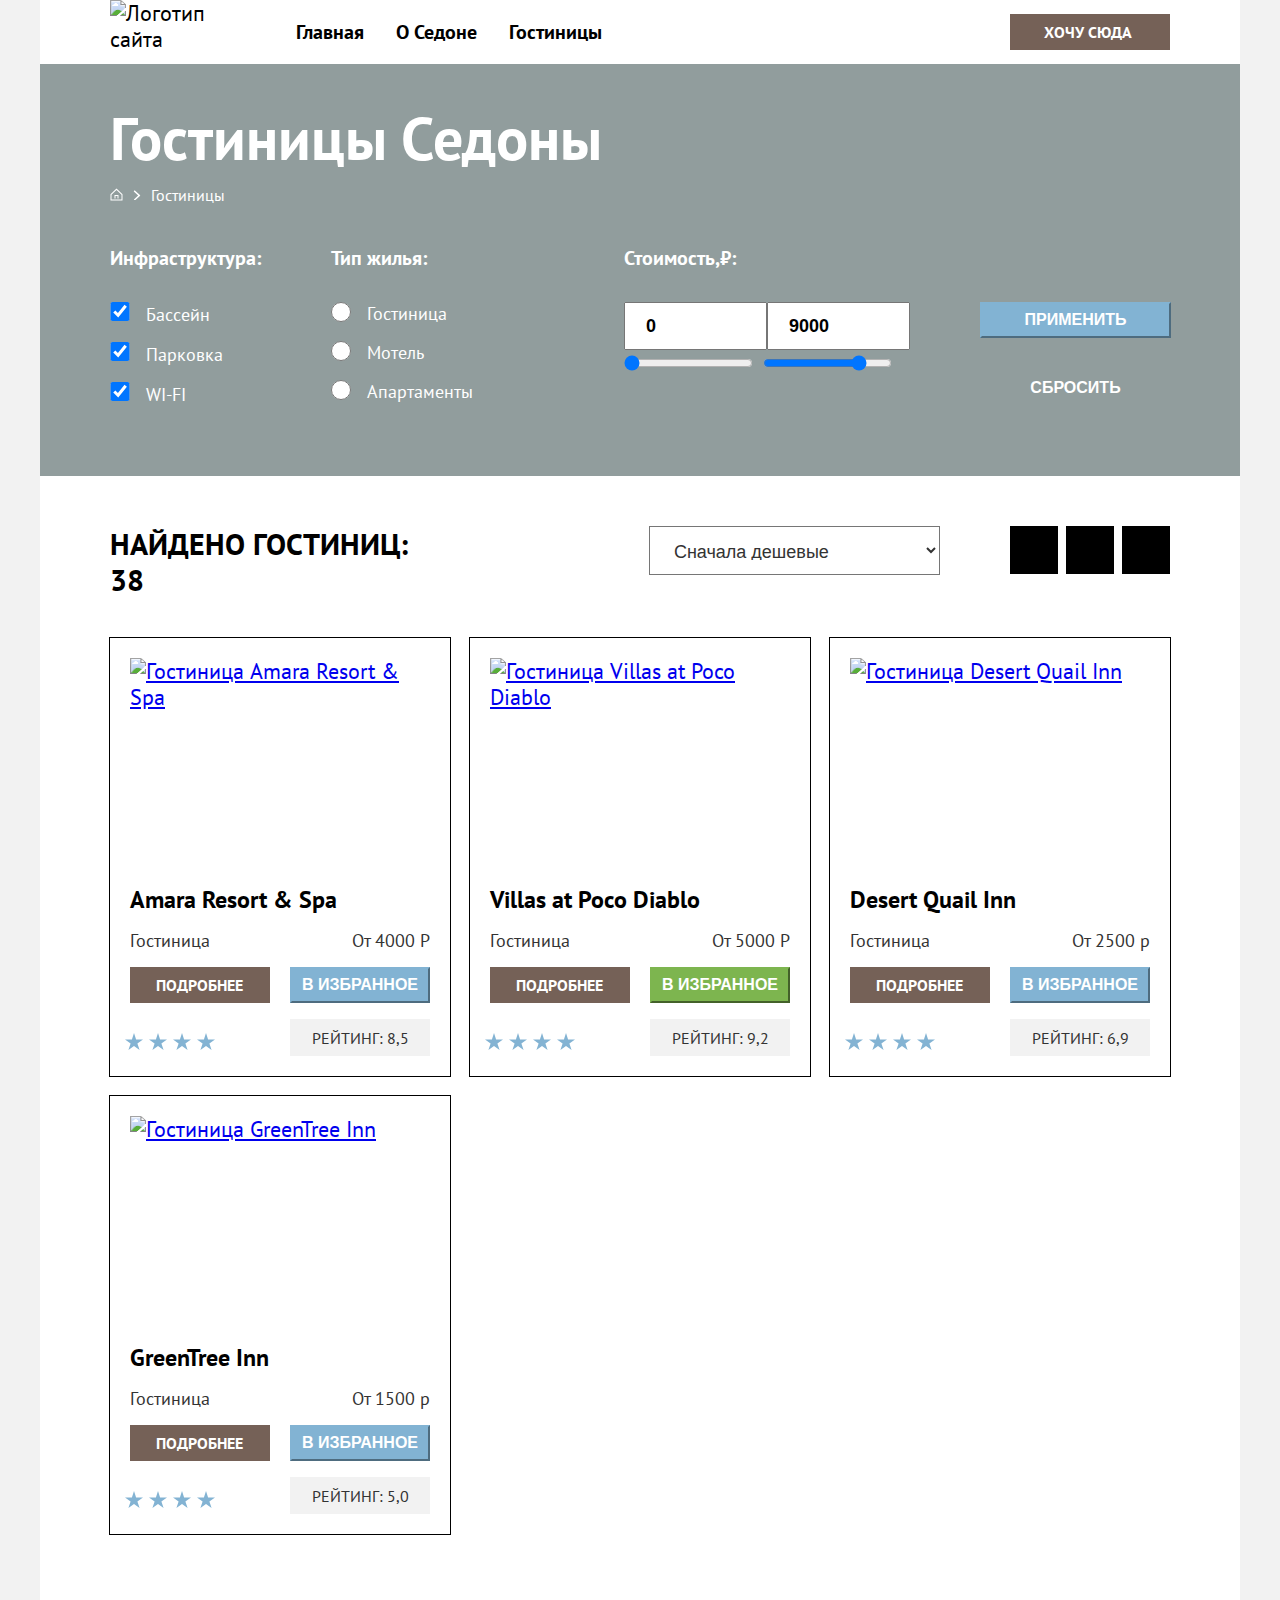
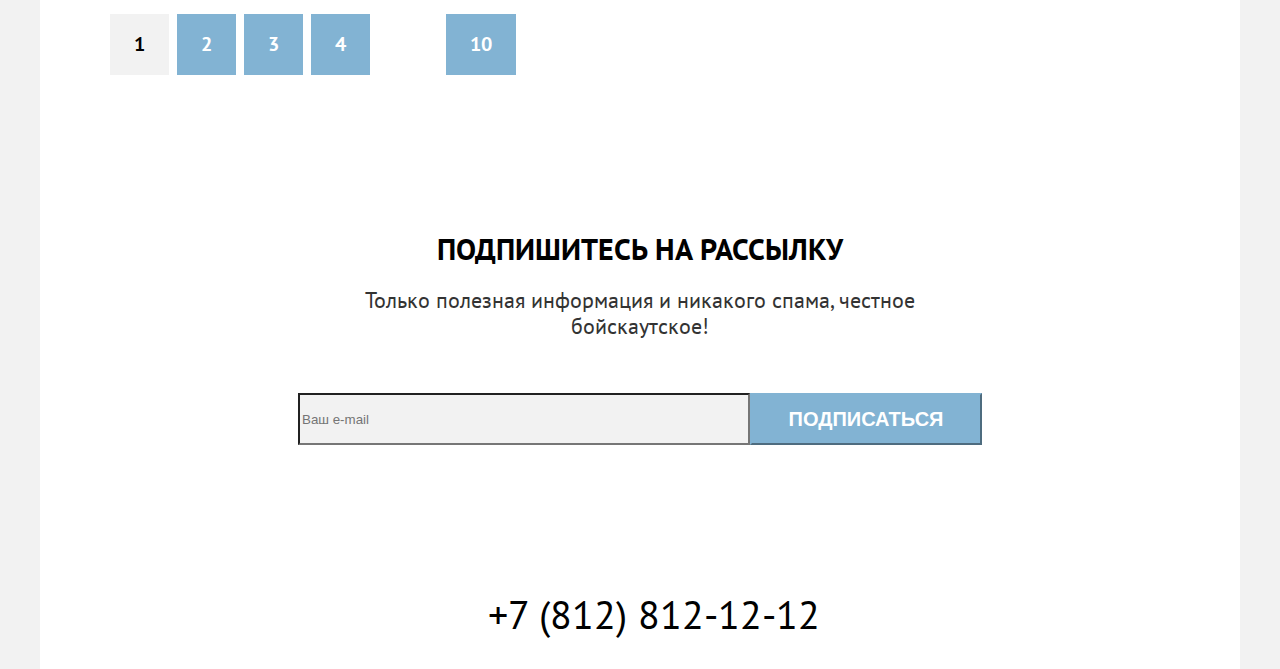
==== catalog.html @ 83ccced3 "Добавляет мелкие сетки компонентов на гридах" ====
<!DOCTYPE html>
<html lang="ru">

  <head>
    <meta charset="utf-8">
    <title>Седона</title>
    <link href="styles/style.css" rel="stylesheet">
    <!--<link href="styles/outline.css" rel="stylesheet">-->
  </head>

  <body>
    <header class="catalog-header">
      <nav class="navigation">
        <img class="logo-sedona" src="images/svg/logo-sedona.svg" width="140" height="70" alt="Логотип сайта" />
        <ul class="navigation-list">
          <li class="navigation-item">
            <a class="navigation-link" href="index.html">Главная</a>
          </li>
          <li class="navigation-item">
            <a class="navigation-link" href="#">О Седоне</a>
          </li>
          <li class="navigation-item">
            <a class="navigation-link" href="catalog.html">Гостиницы</a>
          </li>
        </ul>
        <ul class="navigation-user">
          <li class="navigation-item-user">
            <a class="navigation-link-user" href="#"><span class="visually-hidden">Поиск</span>

            </a>
          </li>
          <li class="navigation-item-user">
            <a class="navigation-link-user" href="#"><span class="visually-hidden">Избранное</span><output
                class="visually-hidden"><sup class="number-of-likes">12</sup></output>
            </a>
          </li>
          <li class="navigation-item-user-button">
            <a class="navigation-link-user-button" href="#"><span class="text-favorites">Хочу сюда</span></a>
          </li>
        </ul>
      </nav>
    </header>
    <main class="main-container main-inner">
      <div class="hotel-filter">
      <header class="inner-header">
        <h1 class="inner-header-title">Гостиницы Седоны</h1>
        <div class="block-breadcrumbs">
        <ul class="breadcrumbs">
          <li class="breadcrumbs-item home">
            <a class="link-home" href="index.html"><span class="visually-hidden">На главную</span>
            </a>
          </li>
          <li class="breadcrumbs-item icons">
            <a class="link-home" href="index.html"><span class="visually-hidden">Путь</span>
            </a>
          </li>
          <li class="breadcrumbs-item">
            <a class="hotels" href="#">Гостиницы</a>
          </li>
        </ul>
      </div>
      </header>
      <section class="filter-hotels">
        <div class="block-filter">
        <h2 class="visually-hidden" hidden>Фильтр по гостиницам</h2>
        <div class="block-infrastructure">
        <form class="catalog-filter" action="https://echo.htmlacademy.ru" method="get">
          <fieldset class="catalog-filter-group">
            <legend class="catalog-filter-title">Инфраструктура:</legend>
            <ul class="catalog-filter-spisok-infrastructure">
              <li class="catalog-filter-item">
                <label class="infrastructure" for="infrastructure-checkbox">
                  <input class="infrastructure-input" id="infrastructure-checkbox" type="checkbox" name="swimming-pool" checked>Бассейн</label>
              </li>
              <li class="catalog-filter-item">
                <label class="infrastructure" for="infrastructure-checkbox">
                  <input class="infrastructure-input" id="infrastructure-checkbox" type="checkbox" name="swimming-pool" checked>Парковка</label>
              </li>
              <li class="catalog-filter-item">
                <label class="infrastructure" for="infrastructure-checkbox">
                  <input class="infrastructure-input" id="infrastructure-checkbox" type="checkbox" name="swimming-pool" checked>WI-FI</label>
              </li>
            </ul>
          </div>
          </fieldset>
          <div class="block-housing">
          <fieldset class="catalog-filter-group">
            <legend class="catalog-filter-title">Тип жилья:</legend>
            <ul class="catalog-filter-spisok-housing">
              <li class="catalog-filter-item">
                <label class="housing" for="housing-radio"> Гостиница </label>
                  <input class="housing-input" id="housing-radio" type="radio" name="type-of-housing" value="hotel">
              </li>
              <li class="catalog-filter-item">
                <label class="housing" for="housing-radio"> Мотель </label>
                  <input class="housing-input" id="housing-radio" type="radio" name="type-of-housing" value="hotel">
              </li>
              <li class="catalog-filter-item">
                <label class="housing" for="housing-radio"> Апартаменты </label>
                  <input class="housing-input" id="housing-radio" type="radio" name="type-of-housing" value="hotel">
              </li>
            </ul>
          </fieldset>
        </div>
       <div class="block-price-filter">
          <div class="block-price">
          <fieldset class="catalog-filter-price">
            <legend class="price-text">Стоимость,<span>₽:</span></legend>
            <label><input class="from-placeholder" type="text" value="0" placeholder="от"></label>
            <label><input class="to-placeholder" type="text" value="9000"></label>
          </fieldset>
          <input type="range" min="0" max="9000" value="0" id="slider-1" oninput="slideOne()">
          <input type="range" min="0" max="9000" value="7000" id="slider-2" oninput="slideTwo()">
          </div>
          <div class="block-button-filter">
          <button class="button button-apply" type="submit">Применить</button>
          <button class="button button-reset" type="reset">Сбросить</button>
          </div>
          </div>
      </section>
        </div>
        </div>
        </form>
      </div>
    </div>
       <section class="catalog-hotel">
        <div class="sorting">
          <p class="result">Найдено гостиниц: 38</p>
          <select class="select-control" aria-label="Сортировка">
            <option value="cheap">Сначала дешевые</option>
          </select>
          <div class="block-type-of-cards">
          <a class="button-type-of-cards button-active" href="#">
            <span class="visually-hidden">Показать карточки</span>
          </a>
          <a class="button-type-of-cards" href="#">
            <span class="visually-hidden">Показать галерею</span>
          </a>
          <a class="button-type-of-cards" href="#">
            <span class="visually-hidden">Показать списком</span>
          </a>
          </div>
        </div>
      <div class="block-catalog">
        <ul class="product-list">
          <li class="product-list-item">
            <a class="product-img-link" href="#">
              <img class="product-list-card-img" src="images/jpg/hotel-1.jpg" width="300" height="212" alt="Гостиница Amara Resort & Spa">
             </a>
             <a class="product-title-link" href="#">
              <h3 class="product-list-card-title">Amara Resort & Spa</h3>
            </a>
            <div class="product-list-type-text">
              <p class="type-of-housing">Гостиница</p>
            </div>
            <div class="product-list-price-text">
              <p class="price">От 4000 P</p>
            </div>
              <a class="button-more-details" href="#">ПОДРОБНЕЕ</a>
              <button class="button-favorites" type="button">В ИЗБРАННОЕ</button>
            <div class="stars-list">
              <ul class="raiting-stars-list">
                <li class="raiting-stars-item-active"></li>
                <li class="raiting-stars-item-active"></li>
                <li class="raiting-stars-item-active"></li>
                <li class="raiting-stars-item-active"></li>
              </ul>
              </div>
              <div class="block-raiting-text">
                <p class="raiting-text">Рейтинг: 8,5</p>
              </div>
          </li>
          <li class="product-list-item">
            <a class="product-img-link" href="#">
              <img class="product-list-card-img" src="images/jpg/hotel-2.jpg" width="300" height="212" alt="Гостиница Villas at Poco Diablo">
           </a>
           <a class="product-title-link" href="#">
              <h3 class="product-list-card-title">Villas at Poco Diablo</h3>
            </a>
            <div class="product-list-type-text">
              <p class="type-of-housing">Гостиница</p>
            </div>
            <div class="product-list-price-text">
              <p class="price">От 5000 P</p>
            </div>
              <a class="button-more-details" href="#">ПОДРОБНЕЕ</a>
              <button class="button-favorites current" type="button">В ИЗБРАННОЕ</button>
            <div class="stars-list">
              <ul class="raiting-stars-list">
                <li class="raiting-stars-item-active"></li>
                <li class="raiting-stars-item-active"></li>
                <li class="raiting-stars-item-active"></li>
                <li class="raiting-stars-item-active"></li>
              </ul>
              </div>
              <div class="block-raiting-text">
              <p class="raiting-text">Рейтинг: 9,2</p>
            </div>
          </li>
          <li class="product-list-item">
            <a class="product-img-link" href="#">
              <img class="product-list-card-img" src="images/jpg/hotel-3.jpg" width="300" height="212" alt="Гостиница Desert Quail Inn">
            </a>
             <a class="product-title-link" href="#">
              <h3 class="product-list-card-title">Desert Quail Inn</h3>
            </a>
            <div class="product-list-type-text">
              <p class="type-of-housing">Гостиница</p>
            </div>
             <div class="product-list-price-text">
              <p class="price">От 2500 р</p>
            </div>
              <a class="button-more-details" href="#">ПОДРОБНЕЕ</a>
              <button class="button-favorites" type="button">В ИЗБРАННОЕ</button>
            <div class="stars-list">
              <ul class="raiting-stars-list">
                <li class="raiting-stars-item-active"></li>
                <li class="raiting-stars-item-active"></li>
                <li class="raiting-stars-item-active"></li>
                <li class="raiting-stars-item"></li>
              </ul>
            </div>
             <div class="block-raiting-text">
              <p class="raiting-text">Рейтинг: 6,9</p>
            </div>
          </li>
             <li class="product-list-item">
            <a class="product-img-link" href="#">
              <img class="product-list-card-img" src="images/jpg/hotel-4.jpg" width="300" height="212" alt="Гостиница GreenTree Inn">
            </a>
            <a class="product-title-link" href="#">
              <h3 class="product-list-card-title">GreenTree Inn</h3>
            </a>
            <div class="product-list-type-text">
              <p class="type-of-housing">Гостиница</p>
            </div>
             <div class="product-list-price-text">
              <p class="price">От 1500 р</p>
            </div>
              <a class="button-more-details" href="#">ПОДРОБНЕЕ</a>
              <button class="button-favorites" type="button">В ИЗБРАННОЕ</button>
            <div class="stars-list">
              <ul class="raiting-stars-list">
                <li class="raiting-stars-item-active"></li>
                <li class="raiting-stars-item-active"></li>
                <li class="raiting-stars-item"></li>
                <li class="raiting-stars-item"></li>
              </div>
             <div class="block-raiting-text">
              <p class="raiting-text">Рейтинг: 5,0</p>
            </div>
          </div>
          </li>
        </ul>
      </div>
      <div class="block-pagination">
        <ul class="pagination">
          <li class="pagination-item">
            <a class="pagination-link current" href="#">1</a>
          </li>
          <li class="pagination-item">
            <a class="pagination-link" href="#">2</a>
          </li>
          <li class="pagination-item">
            <a class="pagination-link" href="#">3</a>
          </li>
          <li class="pagination-item">
            <a class="pagination-link" href="#">4</a>
          </li>
          <li class="pagination-item ellipses">
            <span class="pagination-item-ellipses-text">...</span>
          </li>
          <li class="pagination-item">
            <a class="pagination-link" href="#">10</a>
          </li>
        </ul>
      </div>
      </section>


    </main>
    <footer class="footer-catalog">

      <section class="subscription-catalog">
        <h2 class="visually-hidden">Рассылка информации</h2>
        <p class="subscription-text-catalog-newsletter">Подпишитесь на рассылку</p>
        <p class="subscription-text-catalog-helpful-information">Только полезная информация и никакого спама, честное бойскаутское!</p>
        <form class="subscription-form" action="https://echo.htmlacademy.ru/" method="post">

          <label for="subscription-e-mail">
          <input class="input-e-mail" type="email" name="e-mail" id="subscription-e-mail" placeholder="Ваш e-mail"/></label>

        <button class="button-subscribe" type="submit">Подписаться</button>
      </form>
      </section>
      <div class="page-footer-container">
      <section class="footer-social">

        <h2 class="visually-hidden">Социальные сети</h2>
        <ul class="footer-social-list">
          <li class="footer-social-item">
            <a class="button-social" href="https://vk.com/htmlacademy">
              <span class="visually-hidden">Vkontakte</span>
            </a>
          </li>
          <li class="footer-social-item">
            <a class="button-social" href="https://t.me/htmlacademy">
              <span class="visually-hidden">Telegram</span>
            </a>
          </li>
          <li class="footer-social-item">
            <a class="button-social" href="https://www.youtube.com/user/htmlacademyru">
              <span class="visually-hidden">Youtube</span>
            </a>
          </li>
        </ul>
      </section>
      <section class="footer-contacts">
        <h2 class="visually-hidden">Номер телефона</h2>
        <a class="telephone" href="tel:+78128121212" :>+7 (812) 812-12-12</a>
      </section>
      <section class="logo-htmlacademy">
        <h2 class="visually-hidden">Логотип HTML-Academy</h2>
        <a class="logo-htmlacademy-link" href=" https://htmlacademy.ru/" target="_blank" rel="noreferrer noopener">
          <span class="visually-hidden">Логотип HTML-Academy</span>
        </a>
      </section>
      </div>
    </footer>
  </body>

</html>
---- styles/style.css ----
@font-face {
  font-family: "PT Sans";
  font-style: normal;
  font-weight: 400;
  src: url("../fonts/ptsans-400.woff2") format("woff2");
  font-display: swap;
}

@font-face {
  font-family: "PT Sans";
  font-style: normal;
  font-weight: 700;
  src: url("../fonts/ptsans-700.woff2") format("woff2");
  font-display: swap;
}

:root{
  --body-color: rgba(242, 242, 242, 1);
  --main-color:  rgba(255, 255, 255, 1);
  --favorites-current-color:rgba(125, 181, 79, 1);
  --a-button-color:rgba(117, 97, 87, 1);
  --background-color: rgba(36, 59, 59, 0.5);
  --button-background-color:rgba(130, 179, 211, 1);
  --advantages-item-1: rgba(130, 179, 211, 1);
  --advantages-item-2: rgba(131, 179, 211, 0.12);
  --advantages-item-3:rgba(131, 179, 211, 0.2);
  --recommendations-item-fuzzy: rgba(131, 179, 211, 0.12);
  --product-border: rgba(230, 230, 230, 1);
  --pagination-link-color: rgba(130, 179, 211, 1);
  --text-color: rgba(0, 0, 0, 1);
  --text-color-2: rgba(51, 51, 51, 1);

}

html{
  height: 100%;

}

/*Блок-body*/
body {
  font-family: "PT Sans", sans-serif;
  font-size: 22px;
  line-height: 26px;
  font-weight: 400;
  font-style: normal;
  color:var(--text-color);
  background-color: var(--body-color);
  margin-left: 40px;
  margin-right: 40px;
  margin-top: 0;
  display: flex;
  flex-direction: column;
  width: 1200px;
  min-height: 100%;
}

.visually-hidden {
  position: absolute;
  width: 1px;
  height: 1px;
  margin: -1px;
  padding: 0;
  border: 0;
  clip: rect(0 0 0 0);
  overflow: hidden;
}

/* Блок-header "главная страница"*/
.main-header{
  background-color: var(--main-color);
}

.navigation{
  display: flex;
  width: 1060px;
  margin:0 auto;

}

/*логотип доллжен быть сверху*/
.logo-sedona{
  margin-bottom: -6px;
  position: relative;
}

.navigation-list{
  margin: 0;
  padding: 0;
  margin-left: 30px;
  list-style-type: none;
  display: flex;
  flex-wrap: wrap;
}


.navigation-user{
  width: 268px;
  margin: 0;
  padding: 0;
  margin-left: auto;
  list-style-type: none;
  display: flex;
  flex-wrap: wrap;
}


.navigation-link{
  font-weight: 700;
  font-size: 20px;
  line-height: 24px;
  text-align: center;
  color: var(--text-color);
  text-decoration: none;
  display: block;
  padding: 20px 16px;
}

.navigation-link-user{
  font-weight: 700;
  font-size: 20px;
  line-height: 24px;
  text-align: center;
  color: var(--text-color);
  text-decoration: none;
  display: block;
  min-height: 64px;
  min-width: 44px;
}

.number-of-likes{
  background-color: var(--favorites-current-color);
  color: var(--main-color);
}

.navigation-item-user-button{
  align-self: center;
  margin-left: auto;
}

.navigation-link-user-button{
  font-weight: 700;
  font-size: 16px;
  line-height: 20px;
  color: var(--main-color);
  background-color: var(--a-button-color);
  text-decoration: none;
  text-transform: uppercase;
  padding: 8px 34px;
  display: block;
  width: 160px;
  box-sizing: border-box;
}

/*Блок-"Добро пожаловать в Седону"*/


.main-index{
  background-color: var(--main-color);
}

.main-container{
  flex-grow: 1;
}

.welcome-sedona{
  background-image: url("../images/svg/vector.svg"), url("../images/jpg/index-background.jpg");
  background-size: 100% auto, cover;
  background-repeat: no-repeat;
  background-position: left bottom, left top;
  background-color: var(--background-color);
}

.welcome-sedona-text{
  text-align: center;
}

.welcome-sedona-background{
  display: block;
  margin: 0 auto;
  padding: 51px 371px 82px 371px;
}

.welcome-sedona-text{
  display: flex;
  flex-direction: column;
}

.welcome-sedona-text-location{
  font-weight: 700;
  font-size: 30px;
  line-height: 36px;
  text-transform: uppercase;
  padding: 0;
  margin: 69px 290px 25px 290px;
}

.welcome-sedona-text-advantages{
  color:var(--text-color-2);
  padding: 0;
  margin-top: 0;
  margin-right: 274px;
  margin-bottom: 90px;
  margin-left: 274px;
}

/*Блок-"Преимущества Седоны"*/
.advantages-list{
  text-align: center;
  margin: 0;
  padding: 0;
  display: flex;
  flex-wrap: wrap;
  list-style-type: none;
}
.advantages-background{
  display: block;
}

.advantages-item-background{
  background-color: var(--advantages-item-1);
}

.advantages-item{
  width: 400px;
  padding-left: 85px;
  padding-right: 85px;
  box-sizing: border-box;
  display: flex;
  flex-direction: column;
  justify-content: center;
  min-height: 385px;
}

.advantages-title{
  font-weight: 700;
  font-size: 24px;
  line-height: 28px;
  text-transform: uppercase;
  margin: 0;
  margin-bottom: 62px;
}

.advantages-text{
  font-size: 18px;
  line-height: 21px;
  margin: 0;
}

.number-1,
.number-7{
  background-color:var(--advantages-item-1);
  color: var(--main-color);
}

.advantages-item:nth-child(2n){
  background-color:var(--advantages-item-3);
}

.number-3,
.number-5{
  background-color:var(--advantages-item-2);
  width: 400px;
}

/*Блок-"Рекоммендации"*/
.recommendations-text{
  text-align: center;
  display: flex;
  flex-direction: column;

}

.recommendations-text-comfort{
  font-weight: 700;
  font-size: 30px;
  line-height: 36px;
  text-transform: uppercase;
  margin: 0;
  margin-bottom: 20px;
  margin-top: 64px;
}

.recommendations-text-experienced-staff{
  color: var(--text-color-2);
  margin-top: 0;
  margin-bottom: 64px;
}

.recommendations-list{
  text-align: center;
  display: flex;
  justify-content: space-between;
  margin: 0;
  padding: 0;
  list-style-type: none;
  flex-wrap: wrap;
}

.recommendations-item{
  width: 400px;
  box-sizing: border-box;
  display: flex;
  flex-direction: column;
  padding-left: 85px;
  padding-right: 85px;
  padding-bottom: 81px;
}

.recommendations-title{
  font-weight: 700;
  font-size: 24px;
  line-height: 28px;
  color: var(--text-color);
  text-transform: uppercase;
  margin: 0;
  margin-bottom: 30px;
  margin-top: 183px;
}

.recommendations-list p{
  font-size: 18px;
  line-height: 21px;
  color: var(--text-color-2);
  margin: 0;
}

.recommendations-item:nth-child(odd){
  background-color: var(--recommendations-item-fuzzy);
}
/*Блок-"Поиск гостиницы"*/
.hotel-search{
  text-align: center;
  padding: 96px 304px;
  display: flex;
  flex-direction: column;

}

.hotel-search-text-interested{
  font-weight: 700;
  font-size: 30px;
  line-height: 36px;
  text-transform: uppercase;
  margin: 0;
  margin-bottom: 20px;
}

.hotel-search-text-search-terms{
  color: var(--text-color-2);
  margin: 0;
  margin-bottom: 54px;
}

.button-search{
  font-weight: 700;
  font-size: 20px;
  line-height: 36px;
  background-color: var(--a-button-color);
  color: var(--main-color);
  text-transform: uppercase;
  text-decoration: none;
  display: block;
  width: 376px;
  padding: 8px 50px 8px 50px;
  box-sizing: border-box;
  align-self: center;
}

/*Блок "Подписаться на рассылку"*/
.subscription{
  background-image: url("../images/jpg/background_subscription.jpg");
  background-size: cover;
  background-repeat: no-repeat;
  text-align: center;
  color: var(--main-color);
  background-color: var(--background-color);
}

.subscription-form{
  display: flex;
}

.subscription-text-newsletter{
  font-weight: 700;
  font-size: 30px;
  line-height: 36px;
  text-transform: uppercase;
  margin: 0;
  margin-bottom: 20px;
}

.subscription-text-helpful-information{
  color: var(--main-color);
  margin: 0;
  margin-bottom: 54px;
}

.input-e-mail{
  width: 452px;
  height: 52px;
  background-color: var(--body-color);
  box-sizing: border-box;
}

.button-subscribe{
  font-size: 20px;
  line-height: 36px;
  font-weight: 700;
  color: var(--main-color);
  text-transform: uppercase;
  background-color: var(--button-background-color);
  border-color: var(--button-background-color);
  width: 232px;
  padding: 0;
}

/*Блок "footer -"главная страница""*/

.footer-main{
  background-color: var(--main-color);
}

.subscription{
  padding: 96px 258px 104px 258px;
}

.page-footer-container{
  display: flex;
  flex-direction: row;
  width: 1060px;
  margin: 0 auto;
  justify-content: space-between;
  padding: 40px 70px 30px 70px;
}

.footer-social{
  width: 142px;
}

.footer-social-list{
  margin: 0;
  padding: 0;
  list-style-type: none;
  display: flex;
  flex-wrap: wrap;
}

.footer-contacts{
  width: 720px;
  text-align: center;
  padding-top: 5px;
  padding-bottom: 5px;
}

.telephone{
  font-size: 40px;
  line-height: 40px;
  text-decoration: none;
  color:var(--text-color);

}

.logo-htmlacademy{
  background-image: url("../images/svg/logo-html-academy.svg");
  background-repeat: no-repeat;
  align-self: center;
  display: block;
  width: 115px;
  height: 33px;
}

/*КАТАЛОГ*/

/*Блок-"header"*/
.catalog-header{
  background-color: var(--main-color);
}

/*Блок-"Фильтр по гостиницам"*/
.main-inner{
  background-color: var(--main-color);
}


.hotel-filter{
  background-image: url("../images/png/background_filter.jpg");
  background-repeat: no-repeat;
  background-size: cover;
  background-color: var(--background-color);
  padding: 35px 70px 70px 70px;

}



.breadcrumbs{
  display: flex;
  flex-wrap: wrap;
  list-style-type: none;
  margin: 0;
  padding: 0;
  margin-bottom: 40px;
  gap: 10px;
}

.breadcrumbs-item.home{
  background-image: url("../images/svg/home.svg");
  background-repeat: no-repeat;
  width: 13px;
  height: 15px;
  margin-bottom: 3px;
  margin-top: 3px;
  display: block;
}

.breadcrumbs-item.icons{
  background-image: url("../images/svg/breadcrumbs.svg");
  background-repeat: no-repeat;
  width: 8px;
  height: 15px;
  display: block;
}

.breadcrumbs-item a{
  color: var(--main-color);
  font-size: 16px;
  line-height: 21px;
  text-decoration: none;
  display: block;
}

.block-filter{
  display: flex;
  flex-direction: row;
}

.block-infrastructure{
  margin-right: 70px;
}

.block-housing{
  margin-right: 140px;
}

.infrastructure-input[type="checkbox"]{
  width: 20px;
  height: 19px;
  margin: 0;
  margin-right: 16px;

}

.catalog-filter-spisok-infrastructure{
  width: 151px;
  padding: 0;
  margin: 0;
  list-style-type: none;
}

.catalog-filter-spisok-housing{
  width: 151px;
  padding: 0;
  margin: 0;
  list-style-type: none;
}

.catalog-filter-group {
  padding: 0;
  margin: 0;
  border: none;
}

.catalog-filter-title{
  margin-bottom: 32px;
  padding: 0;
}

.catalog-filter-item{
  margin-bottom: 16px;
  display: flex;
  flex-direction: row-reverse;
  justify-content: flex-end;

}

.catalog-filter-item:nth-last-child(1){
  margin-bottom: 0;
}

.block-price-filter{
  display: flex;
}

.housing-input[type="radio"]{
  padding: 0;
  margin: 0;
  width: 20px;
  height: 20px;
  margin-right: 16px;

}

.block-price{
  width: 288px;
  margin: 0;
  padding: 0;
  margin-right: 70px;
}

.from-placeholder{
  font-size: 18px;
  line-height: 24px;
  font-weight: 600;
}

.to-placeholder{
  font-size: 18px;
  line-height: 24px;
  font-weight: 600;
}

.block-button-filter{
  display: flex;
  flex-direction: column;
  justify-content: flex-end;
}

.block-button-filter button{
  width: 191px;
  height: 36px;
  color: var(--main-color);
  font-weight: 700;
  font-size: 16px;
  line-height: 20px;
  text-align: center;
  text-transform: uppercase;
}

.button-apply{
  margin-bottom: 32px;
  background-color: var(--button-background-color);
  border-color: var(--button-background-color);
}

.button-reset{
  background-color: transparent;
  border: 0;
}

.inner-header-title{
  color: var(--main-color);
  font-size: 60px;
  line-height: 78px;
  font-weight: 700;
  margin: 0;
  margin-bottom: 8px;
}

.catalog-filter-title{
  color: var(--main-color);
  font-size: 20px;
  line-height: 24px;
  font-weight: 700;
}

.infrastructure{
  color: var(--main-color);
  font-size: 18px;
  line-height: 23px;
}

.housing{
  color: var(--main-color);
  font-size: 18px;
  line-height: 23px;

}

.price-text{
  color: var(--main-color);
  font-size: 20px;
  line-height: 24px;
  font-weight: 700;
  padding: 0;
  margin-bottom: 32px;
}

.catalog-filter-price{
  display: flex;
  padding: 0;
  border: none;
}

.catalog-filter-price input{
  width: 143px;
  height: 48px;
  box-sizing: border-box;
  padding-top: 12px;
  padding-left: 20px;
  padding-bottom: 12px;
}

.catalog-filter-price label{
  font-size: 18px;
  line-height: 24px;
}

.catalog-filter button{
  font-size: 16px;
  line-height: 20px;
  font-weight: 700;
  color: var(--main-color);
  background-color: var(--button-background-color);
  border-color:  var(--button-background-color);
}

.sorting{
  display: flex;
  margin-bottom: 40px;

}

.block-type-of-cards{
  display: flex;
  gap: 8px;
}

.result{
  font-size: 30px;
  line-height: 36px;
  font-weight: 700;
  text-transform: uppercase;
  margin: 0;
  margin-right: 200px;
  align-self: center;

}

.select-control{
  font-size: 18px;
  line-height: 21px;
  color:var(--text-color-2);
  background-color: var(--main-color);
  margin-right: 70px;
  width: 292px;
  height: 49px;
  padding-top: 14px;
  padding-bottom: 14px;
  padding-left: 20px;
}

/*Блок "Каталог продукции"*/
.catalog-hotel{
  padding: 50px 70px 60px 70px;
 }
.block-catalog{
  margin-bottom: 80px;
}

.product-list{
  margin: 0;
  padding: 0;
  display: grid;
  grid-template-columns: 340px 340px 340px;
  list-style-type: none;
  gap: 20px;
}

.product-list-item{
  background-color: var(--main-color);
  box-shadow: 0 0 0 1px;
  width: 340px;
  box-sizing: border-box;
  display: grid;
  grid-template-columns: 140px 140px;
  grid-template-rows: 4px 212px auto 21px 36px 37px 4px;
  column-gap: 20px;
  row-gap: 16px;
  justify-content: center;
}

.product-img-link {
  grid-column: 1 / -1;
  grid-row: 2 / 3;
}

.product-list-card-img{
  display: block;
}

.product-title-link{
  text-decoration: none;
  grid-column: 1 / -1;
  grid-row: 3 / 4;
}

.product-list-card-title{
  margin: 0;
  font-size: 24px;
  line-height: 28px;
  font-weight: 700;
  color: var(--text-color);
}

.product-list-price-text{
  grid-column: 2/3;
  grid-row: 4/5;
  justify-self: end;
}

.product-list-type-text{
    grid-column: 1/2;
    grid-row: 4/5;
}

.type-of-housing{
  font-size: 18px;
  line-height: 21px;
  color: var(--text-color-2);
  margin: 0;
}

.price{
  font-size: 18px;
  line-height: 21px;
  color: var(--text-color-2);
  margin: 0;
}

.button-type-of-cards{
  background-color: black;
  width: 48px;
  height: 48px;
}

.button-more-details{
  font-size: 16px;
  line-height: 20px;
  font-weight: 700;
  color:var(--main-color);
  background-color: var(--a-button-color);
  text-decoration: none;
  text-transform: uppercase;
  padding: 8px 26px 8px 26px;
  display: block;
  grid-row: 5 / 6;
  grid-column: 1 / 2;
}

.button-favorites{
  font-size: 16px;
  line-height: 20px;
  font-weight: 700;
  color:var(--main-color);
  background-color: var(--button-background-color);
  border-color: var(--button-background-color);
  width: 140px;
  grid-row: 5 / 6;
  grid-column: 2 / 3;
}

.current{
  background-color:var(--favorites-current-color);
  border-color: var(--favorites-current-color);
}

.stars-list {
  grid-column: 1 / 2;
  grid-row: 6 / 7;
  align-self: center;
}

.raiting-stars-list{
  display: flex;
  gap: 6px;
  padding-left: 20px;
  list-style-image: url("../images/svg/stars.svg");
  width: 140px;
}
.raiting-stars-item-active{
  width: 18px;
  height: 17px;
}
.raiting-stars-item{
  width: 18px;
  height: 17px;
}

.raiting-text{
  font-size: 16px;
  line-height: 20px;
  color: var(--text-color-2);
  text-transform: uppercase;
  padding: 0;
  margin: 0;
  display: block;
  padding-top: 9px;
  padding-bottom: 8px;
  background-color: var(--body-color);
  width: 140px;
  text-align: center;
}

.block-raiting-text{
  grid-column: 2 / 3;
  grid-row: 6 / 7;
}

.pagination{
  display: flex;
  list-style-type: none;
  padding: 0;
  margin: 0;
  gap: 8px;

}

.pagination-link{
  background-color: var(--pagination-link-color);
  font-size: 20px;
  line-height: 37px;
  font-weight: 700;
  color: var(--main-color);
  text-decoration: none;
  display: block;
  padding: 12px 24px;
}


.pagination-link.current{
  background-color: var(--body-color);
  color:var(--text-color);
  text-decoration: none;
}

.pagination-item-ellipses-text{

  color: var(--main-color);
  display: block;
  min-width: 60px;
  height: 60px;
  text-align: center;

}

.subscription-catalog{
  background-size: cover;
  background-repeat: no-repeat;
  text-align: center;
  color: var(--main-color);
  padding: 96px 258px 104px 258px;
}

.subscription-catalog{
  background-size: cover;
  background-repeat: no-repeat;
  text-align: center;
}

.subscription-text-catalog-newsletter{
  font-weight: 700;
  font-size: 30px;
  line-height: 36px;
  color:var(--text-color);
  text-transform: uppercase;
  margin:0;
  margin-bottom: 20px;
}

.subscription-text-catalog-helpful-information{
  color:var(--text-color-2);
  margin: 0;
  margin-bottom: 54px;
}

/*Блок "footer- страница "Каталог""*/

.footer-catalog{
  background-color: var(--main-color);
}
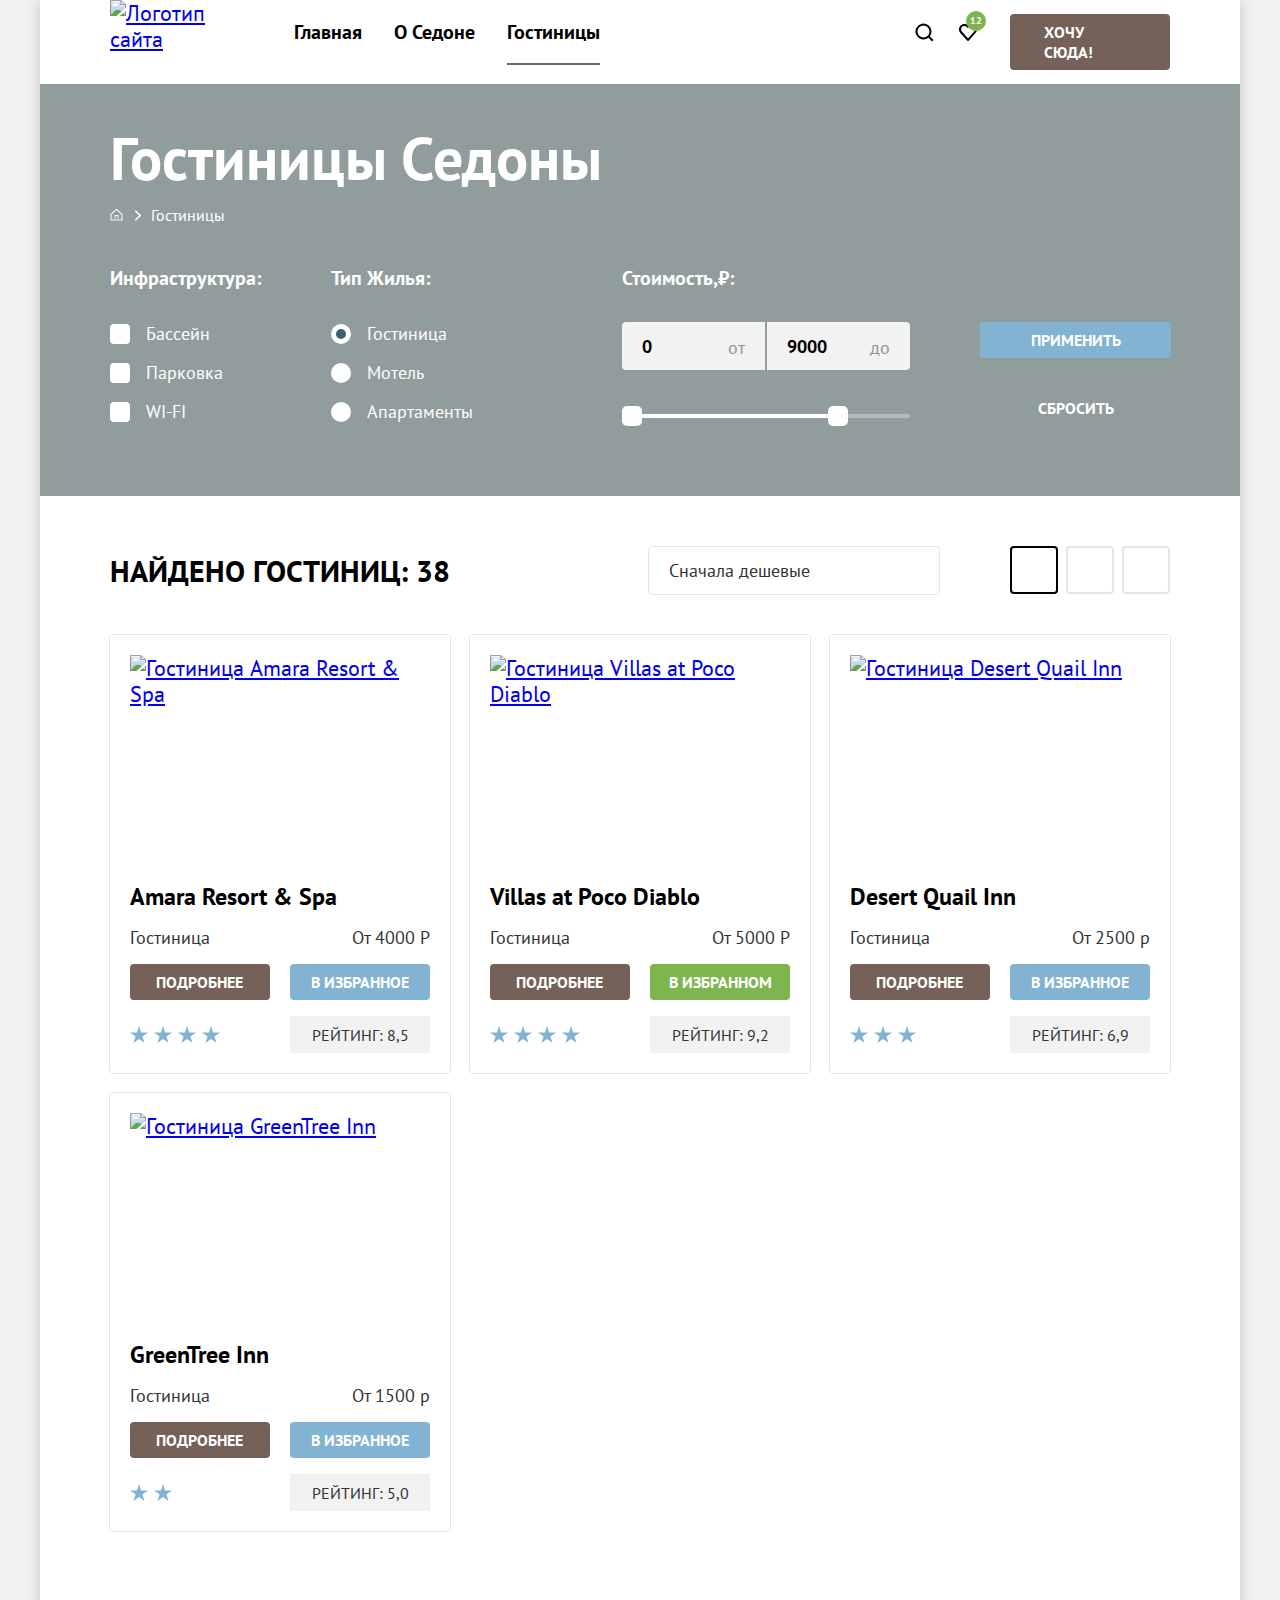
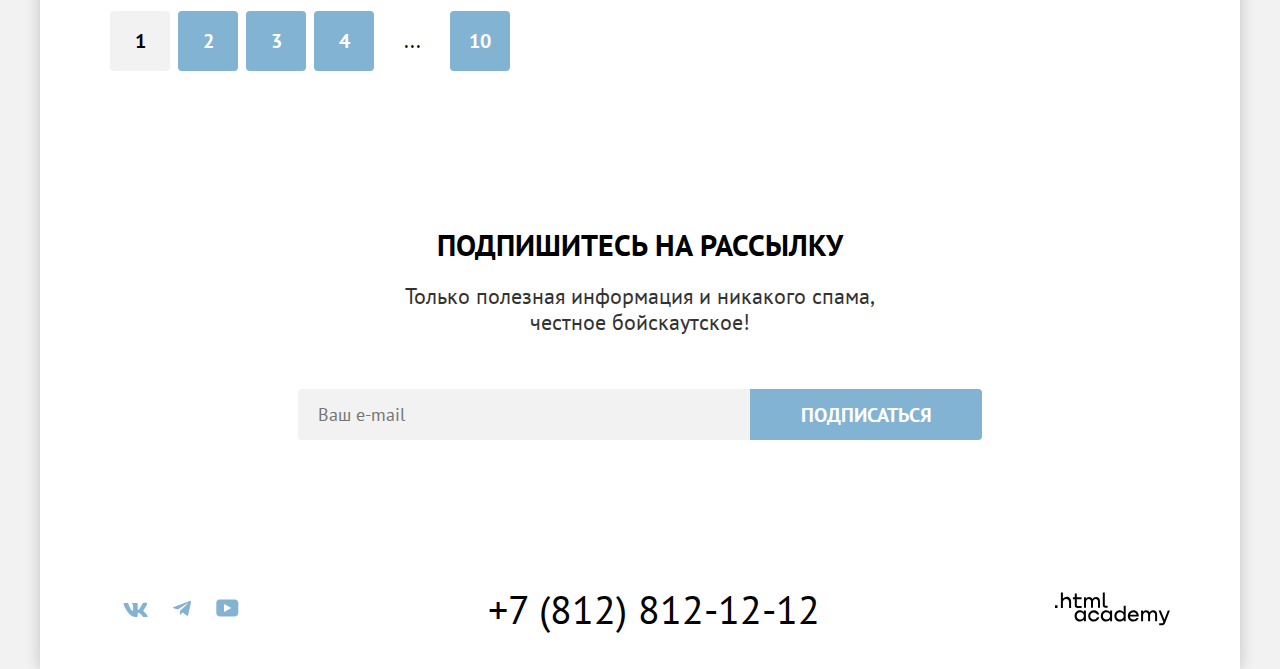
==== commit f2b5112f: "добавляет окончательный вариант проекта" ====
--- a/catalog.html
+++ b/catalog.html
@@ -1,46 +1,51 @@
 <!DOCTYPE html>
 <html lang="ru">
-
   <head>
     <meta charset="utf-8">
     <title>Седона</title>
     <link href="styles/style.css" rel="stylesheet">
-    <!--<link href="styles/outline.css" rel="stylesheet">-->
+    <link rel="icon" href="favicon.ico">
+    <link rel="icon" type="image/png" href="images/png/favicon.png">
   </head>
-
   <body>
-    <header class="catalog-header">
+    <div class="wrapper">
+    <header class="main-header" data-test="header">
       <nav class="navigation">
-        <img class="logo-sedona" src="images/svg/logo-sedona.svg" width="140" height="70" alt="Логотип сайта" />
-        <ul class="navigation-list">
-          <li class="navigation-item">
-            <a class="navigation-link" href="index.html">Главная</a>
-          </li>
-          <li class="navigation-item">
-            <a class="navigation-link" href="#">О Седоне</a>
-          </li>
-          <li class="navigation-item">
-            <a class="navigation-link" href="catalog.html">Гостиницы</a>
-          </li>
+        <div class="logo">
+         <a class="logo-link" href="index.html">
+           <img class="logo-sedona" src="images/svg/logo-sedona.svg" width="140" height="70" alt="Логотип сайта">
+         </a>
+        </div>
+         <ul class="navigation-list">
+           <li class="navigation-item">
+             <a class="navigation-link" href="index.html">Главная</a>
+           </li>
+           <li class="navigation-item">
+             <a class="navigation-link" href="#">О Седоне</a>
+           </li>
+           <li class="navigation-item">
+             <a class="navigation-link active-item" href="#">Гостиницы</a>
+           </li>
         </ul>
-        <ul class="navigation-user">
+         <ul class="navigation-user">
           <li class="navigation-item-user">
             <a class="navigation-link-user" href="#"><span class="visually-hidden">Поиск</span>
-
+              <svg  class="navigation-icon" xmlns="http://www.w3.org/2000/svg" role="img"  aria-label="Поиск" aria-hidden="true" focusable="false" width="19" height="19" fill="none" viewBox="0 0 19 19"><path d="m18.5 17-3.7-3.7a8 8 0 0 0 1.7-4.8 8 8 0 1 0-3.1 6.3l3.7 3.7 1.4-1.5Zm-10-2.5a6 6 0 0 1-6-6 6 6 0 0 1 12 0 6 6 0 0 1-6 6Z"/></svg>
             </a>
           </li>
           <li class="navigation-item-user">
-            <a class="navigation-link-user" href="#"><span class="visually-hidden">Избранное</span><output
-                class="visually-hidden"><sup class="number-of-likes">12</sup></output>
+            <a class="navigation-link-user" href="#"><span class="visually-hidden">Избранное</span>
+              <svg class="navigation-icon" xmlns="http://www.w3.org/2000/svg" role="img"  aria-label="Избранное" aria-hidden="true" focusable="false" width="20" height="20" fill="none" viewBox="0 0 20 20"><path d="M9.9 19a1 1 0 0 1-.8-.4l-7-7.9A5.4 5.4 0 0 1 6.5 2C7.8 2 9 2.5 10 3.3a5.5 5.5 0 0 1 9 4.1c0 1.3-.5 2.5-1.3 3.4l-7 7.9c-.2.2-.4.3-.8.3Zm-6-9.5 6.1 6.9 6.2-7c.5-.5.7-1.2.7-2 0-1.8-1.5-3.3-3.3-3.3-1 0-2 .5-2.7 1.3-.3.3-.6.4-.9.4-.3 0-.6-.2-.8-.4a3.7 3.7 0 0 0-2.7-1.3 3.3 3.3 0 0 0-3.3 3.3c-.1.9.3 1.6.7 2.1-.1 0-.1 0 0 0Z"/></svg>
+              <output><sup class="number-of-likes">12</sup></output>
             </a>
           </li>
           <li class="navigation-item-user-button">
-            <a class="navigation-link-user-button" href="#"><span class="text-favorites">Хочу сюда</span></a>
-          </li>
-        </ul>
-      </nav>
+            <a class="navigation-link-user-button button-brown" href="#"><span class="text-favorites">Хочу сюда!</span></a>
+          </li>
+         </ul>
+       </nav>
     </header>
-    <main class="main-container main-inner">
+    <main class="main-container main-inner" data-test="main">
       <div class="hotel-filter">
       <header class="inner-header">
         <h1 class="inner-header-title">Гостиницы Седоны</h1>
@@ -48,57 +53,72 @@
         <ul class="breadcrumbs">
           <li class="breadcrumbs-item home">
             <a class="link-home" href="index.html"><span class="visually-hidden">На главную</span>
-            </a>
-          </li>
-          <li class="breadcrumbs-item icons">
-            <a class="link-home" href="index.html"><span class="visually-hidden">Путь</span>
-            </a>
-          </li>
-          <li class="breadcrumbs-item">
+              <svg class="icon-home" xmlns="http://www.w3.org/2000/svg" role="img"  aria-label="Домой" aria-hidden="true" focusable="false" width="13" height="13"><path fill-rule="evenodd" d="m6.5.5-6 5.8v6.2h12V6.3L6.5.5Zm5 11h-10V6.7l5-4.8 5 4.8v4.8Z"/><path fill="#fff" d="M4.5 10.5h1V8h2v2.5h1V7h-4v3.5Z"/></svg>
+            </a>
+          </li>
+          <li class="breadcrumbs-item hotels">
             <a class="hotels" href="#">Гостиницы</a>
           </li>
         </ul>
       </div>
       </header>
-      <section class="filter-hotels">
+      <section class="filter-hotels" data-test="filter">
         <div class="block-filter">
         <h2 class="visually-hidden" hidden>Фильтр по гостиницам</h2>
+        <form class="catalog-filter" action="https://echo.htmlacademy.ru" method="get">
         <div class="block-infrastructure">
-        <form class="catalog-filter" action="https://echo.htmlacademy.ru" method="get">
           <fieldset class="catalog-filter-group">
             <legend class="catalog-filter-title">Инфраструктура:</legend>
             <ul class="catalog-filter-spisok-infrastructure">
               <li class="catalog-filter-item">
-                <label class="infrastructure" for="infrastructure-checkbox">
-                  <input class="infrastructure-input" id="infrastructure-checkbox" type="checkbox" name="swimming-pool" checked>Бассейн</label>
+                <label class="infrastructure" for="infrastructure-checkbox-pool">
+                  <input class="visually-hidden infrastructure-input" id="infrastructure-checkbox-pool" type="checkbox" name="swimming-pool" checked>
+                  <span class="infrastructure-mark"></span>
+                  <span class="infrastructure-label">Бассейн</span>
+                </label>
               </li>
               <li class="catalog-filter-item">
-                <label class="infrastructure" for="infrastructure-checkbox">
-                  <input class="infrastructure-input" id="infrastructure-checkbox" type="checkbox" name="swimming-pool" checked>Парковка</label>
+                <label class="infrastructure" for="infrastructure-checkbox-parking">
+                  <input class="visually-hidden infrastructure-input" id="infrastructure-checkbox-parking" type="checkbox" name="parking" checked>
+                  <span class="infrastructure-mark"></span>
+                  <span class="infrastructure-label">Парковка</span>
+                </label>
               </li>
               <li class="catalog-filter-item">
-                <label class="infrastructure" for="infrastructure-checkbox">
-                  <input class="infrastructure-input" id="infrastructure-checkbox" type="checkbox" name="swimming-pool" checked>WI-FI</label>
+                <label class="infrastructure" for="infrastructure-checkbox-wifi">
+                  <input class="visually-hidden infrastructure-input" id="infrastructure-checkbox-wifi" type="checkbox" name="wifi">
+                  <span class="infrastructure-mark"></span>
+                  <span class="infrastructure-label">WI-FI</span>
+                  </label>
               </li>
             </ul>
-          </div>
           </fieldset>
-          <div class="block-housing">
+        </div>
+        <div class="block-housing">
           <fieldset class="catalog-filter-group">
-            <legend class="catalog-filter-title">Тип жилья:</legend>
+            <legend class="catalog-filter-title">Тип Жилья:</legend>
             <ul class="catalog-filter-spisok-housing">
               <li class="catalog-filter-item">
-                <label class="housing" for="housing-radio"> Гостиница </label>
-                  <input class="housing-input" id="housing-radio" type="radio" name="type-of-housing" value="hotel">
+                <label class="housing" for="housing-radio-hotel">
+                  <input class="visually-hidden housing-input" id="housing-radio-hotel" type="radio" name="hotel" value="hotel" checked>
+                  <span class="housing-mark"></span>
+                  <span class="housing-label">Гостиница </span>
+                </label>
               </li>
               <li class="catalog-filter-item">
-                <label class="housing" for="housing-radio"> Мотель </label>
-                  <input class="housing-input" id="housing-radio" type="radio" name="type-of-housing" value="hotel">
-              </li>
-              <li class="catalog-filter-item">
-                <label class="housing" for="housing-radio"> Апартаменты </label>
-                  <input class="housing-input" id="housing-radio" type="radio" name="type-of-housing" value="hotel">
-              </li>
+                <label class="housing" for="housing-radio-motel">
+                  <input class="visually-hidden housing-input" id="housing-radio-motel" type="radio" name="motel" value="hotel">
+                  <span class="housing-mark"></span>
+                  <span class="housing-label">Мотель </span>
+                </label>
+                </li>
+              <li class="catalog-filter-item">
+                <label class="housing" for="housing-radio-apartments">
+                  <input class="visually-hidden housing-input" id="housing-radio-apartments" type="radio" name="apartments" value="hotel">
+                  <span class="housing-mark"></span>
+                  <span class="housing-label">Апартаменты </span>
+                </label>
+                </li>
             </ul>
           </fieldset>
         </div>
@@ -106,37 +126,47 @@
           <div class="block-price">
           <fieldset class="catalog-filter-price">
             <legend class="price-text">Стоимость,<span>₽:</span></legend>
-            <label><input class="from-placeholder" type="text" value="0" placeholder="от"></label>
-            <label><input class="to-placeholder" type="text" value="9000"></label>
-          </fieldset>
-          <input type="range" min="0" max="9000" value="0" id="slider-1" oninput="slideOne()">
-          <input type="range" min="0" max="9000" value="7000" id="slider-2" oninput="slideTwo()">
-          </div>
+            <div class="range-price">
+              <label class="catalog-filter-label"><input class="range-input from" type="number" value="0" name="min-price" placeholder="от"><span class="label-text
+                ">от</span></label>
+              <label class="catalog-filter-label"><input class="range-input to" type="number" value="9000" name="max-price" placeholder="до"><span class="label-text
+                ">до</span></label>
+            </div>
+            <div class="range-scale">
+              <div class="range-bar" style="left: 0; width: 226px">
+                <button class="range-toggle toggle-min" type="button">
+                  <span class="visually-hidden">Изменить минимальную цену</span>
+                </button>
+                <button class="range-toggle toggle-max" type="button">
+                  <span class="visually-hidden">Изменить максимальную цену</span>
+                </button>
+              </div>
+              </div>
+           </fieldset>
+        </div>
           <div class="block-button-filter">
-          <button class="button button-apply" type="submit">Применить</button>
+          <button class="button button-apply button-blue" type="submit">Применить</button>
           <button class="button button-reset" type="reset">Сбросить</button>
           </div>
-          </div>
+        </div>
+        </form>
+      </div>
       </section>
-        </div>
-        </div>
-        </form>
-      </div>
     </div>
-       <section class="catalog-hotel">
+       <section class="catalog-hotel" data-test="catalog">
         <div class="sorting">
           <p class="result">Найдено гостиниц: 38</p>
           <select class="select-control" aria-label="Сортировка">
             <option value="cheap">Сначала дешевые</option>
           </select>
           <div class="block-type-of-cards">
-          <a class="button-type-of-cards button-active" href="#">
+          <a class="button-type-of-cards table button-active" href="#">
             <span class="visually-hidden">Показать карточки</span>
           </a>
-          <a class="button-type-of-cards" href="#">
+          <a class="button-type-of-cards slideshow" href="#">
             <span class="visually-hidden">Показать галерею</span>
           </a>
-          <a class="button-type-of-cards" href="#">
+          <a class="button-type-of-cards list" href="#">
             <span class="visually-hidden">Показать списком</span>
           </a>
           </div>
@@ -156,8 +186,8 @@
             <div class="product-list-price-text">
               <p class="price">От 4000 P</p>
             </div>
-              <a class="button-more-details" href="#">ПОДРОБНЕЕ</a>
-              <button class="button-favorites" type="button">В ИЗБРАННОЕ</button>
+              <a class="button-more-details button-brown" href="#">ПОДРОБНЕЕ</a>
+              <button class="button-favorites button-blue" type="button">В ИЗБРАННОЕ</button>
             <div class="stars-list">
               <ul class="raiting-stars-list">
                 <li class="raiting-stars-item-active"></li>
@@ -183,8 +213,8 @@
             <div class="product-list-price-text">
               <p class="price">От 5000 P</p>
             </div>
-              <a class="button-more-details" href="#">ПОДРОБНЕЕ</a>
-              <button class="button-favorites current" type="button">В ИЗБРАННОЕ</button>
+              <a class="button-more-details button-brown" href="#">ПОДРОБНЕЕ</a>
+              <button class="button-favorites current" type="button">В ИЗБРАННОМ</button>
             <div class="stars-list">
               <ul class="raiting-stars-list">
                 <li class="raiting-stars-item-active"></li>
@@ -210,21 +240,20 @@
              <div class="product-list-price-text">
               <p class="price">От 2500 р</p>
             </div>
-              <a class="button-more-details" href="#">ПОДРОБНЕЕ</a>
-              <button class="button-favorites" type="button">В ИЗБРАННОЕ</button>
+              <a class="button-more-details button-brown" href="#">ПОДРОБНЕЕ</a>
+              <button class="button-favorites button-blue" type="button">В ИЗБРАННОЕ</button>
             <div class="stars-list">
               <ul class="raiting-stars-list">
                 <li class="raiting-stars-item-active"></li>
                 <li class="raiting-stars-item-active"></li>
                 <li class="raiting-stars-item-active"></li>
-                <li class="raiting-stars-item"></li>
               </ul>
             </div>
              <div class="block-raiting-text">
               <p class="raiting-text">Рейтинг: 6,9</p>
             </div>
           </li>
-             <li class="product-list-item">
+          <li class="product-list-item">
             <a class="product-img-link" href="#">
               <img class="product-list-card-img" src="images/jpg/hotel-4.jpg" width="300" height="212" alt="Гостиница GreenTree Inn">
             </a>
@@ -237,19 +266,17 @@
              <div class="product-list-price-text">
               <p class="price">От 1500 р</p>
             </div>
-              <a class="button-more-details" href="#">ПОДРОБНЕЕ</a>
-              <button class="button-favorites" type="button">В ИЗБРАННОЕ</button>
+              <a class="button-more-details button-brown" href="#">ПОДРОБНЕЕ</a>
+              <button class="button-favorites button-blue" type="button">В ИЗБРАННОЕ</button>
             <div class="stars-list">
               <ul class="raiting-stars-list">
                 <li class="raiting-stars-item-active"></li>
                 <li class="raiting-stars-item-active"></li>
-                <li class="raiting-stars-item"></li>
-                <li class="raiting-stars-item"></li>
+              </ul>
               </div>
              <div class="block-raiting-text">
               <p class="raiting-text">Рейтинг: 5,0</p>
             </div>
-          </div>
           </li>
         </ul>
       </div>
@@ -276,57 +303,51 @@
         </ul>
       </div>
       </section>
-
-
     </main>
-    <footer class="footer-catalog">
-
-      <section class="subscription-catalog">
+    <footer class="footer-main">
+      <section class="subscription-catalog" data-test="subscribe">
         <h2 class="visually-hidden">Рассылка информации</h2>
         <p class="subscription-text-catalog-newsletter">Подпишитесь на рассылку</p>
         <p class="subscription-text-catalog-helpful-information">Только полезная информация и никакого спама, честное бойскаутское!</p>
         <form class="subscription-form" action="https://echo.htmlacademy.ru/" method="post">
-
           <label for="subscription-e-mail">
-          <input class="input-e-mail" type="email" name="e-mail" id="subscription-e-mail" placeholder="Ваш e-mail"/></label>
-
-        <button class="button-subscribe" type="submit">Подписаться</button>
+          <input class="input-e-mail" type="email" name="e-mail" id="subscription-e-mail" placeholder="Ваш e-mail"></label>
+        <button class="button-subscribe button-blue" type="submit">Подписаться</button>
       </form>
       </section>
-      <div class="page-footer-container">
-      <section class="footer-social">
-
-        <h2 class="visually-hidden">Социальные сети</h2>
-        <ul class="footer-social-list">
-          <li class="footer-social-item">
-            <a class="button-social" href="https://vk.com/htmlacademy">
-              <span class="visually-hidden">Vkontakte</span>
-            </a>
-          </li>
-          <li class="footer-social-item">
-            <a class="button-social" href="https://t.me/htmlacademy">
-              <span class="visually-hidden">Telegram</span>
-            </a>
-          </li>
-          <li class="footer-social-item">
-            <a class="button-social" href="https://www.youtube.com/user/htmlacademyru">
-              <span class="visually-hidden">Youtube</span>
-            </a>
-          </li>
-        </ul>
-      </section>
-      <section class="footer-contacts">
-        <h2 class="visually-hidden">Номер телефона</h2>
-        <a class="telephone" href="tel:+78128121212" :>+7 (812) 812-12-12</a>
-      </section>
-      <section class="logo-htmlacademy">
-        <h2 class="visually-hidden">Логотип HTML-Academy</h2>
-        <a class="logo-htmlacademy-link" href=" https://htmlacademy.ru/" target="_blank" rel="noreferrer noopener">
-          <span class="visually-hidden">Логотип HTML-Academy</span>
-        </a>
-      </section>
+      <div class="page-footer-container"  data-test="footer">
+        <section class="footer-social">
+          <h2 class="visually-hidden">Социальные сети</h2>
+          <ul class="footer-social-list">
+            <li class="footer-social-item">
+              <a class="footer-social-link" href="https://vk.com/htmlacademy" target="_blank" rel="noreferrer noopener">
+                <svg class="icon-social" xmlns="http://www.w3.org/2000/svg" role="img"  aria-label="Вконтакте" aria-hidden="true" focusable="false" width="25" height="15"><path fill-rule="evenodd" d="M24.1 1.8c.2-.5 0-1-.8-1h-2.6c-.7 0-1 .4-1.1.8 0 0-1.4 3.2-3.3 5.3-.6.6-.9.8-1.2.8-.2 0-.4-.2-.4-.8V2c0-.8-.2-1-.7-1H9.8c-.4 0-.7.3-.7.5 0 .7 1 .8 1 2.6v3.8c0 .8 0 1-.4 1-.9 0-3-3.3-4.3-7-.3-.7-.5-1-1.2-1H1.6c-.8 0-1 .4-1 .8 0 .7 1 4 4.2 8.5C7 13.2 10 15 12.8 15c1.7 0 1.9-.4 1.9-1v-2.4c0-.7.1-.8.7-.8.4 0 1 .1 2.6 1.6 1.8 1.8 2 2.6 3 2.6h2.7c.8 0 1.1-.4.9-1.1a11 11 0 0 0-2.2-3c-.6-.8-1.5-1.5-1.8-2-.4-.4-.3-.6 0-1 0 0 3.2-4.5 3.5-6Z" clip-rule="evenodd"/></svg>
+              </a>
+            </li>
+            <li class="footer-social-item">
+              <a class="footer-social-link" href="https://t.me/htmlacademy" target="_blank" rel="noreferrer noopener">
+                <svg class="icon-social" xmlns="http://www.w3.org/2000/svg" role="img"  aria-label="Телеграм" aria-hidden="true" focusable="false" width="18" height="17" ><path fill-rule="evenodd" d="M16.8 1 .8 7c-1 .4-1 1-.2 1.3l4.1 1.3 9.5-6c.5-.3.9-.1.5.2l-7.6 7-.3 4.1c.4 0 .6-.2.8-.4l2-2 4.1 3.1c.8.5 1.3.3 1.5-.7L18 2.2c.3-1-.4-1.6-1.1-1.2Z"/></svg>
+              </a>
+            </li>
+            <li class="footer-social-item">
+              <a class="footer-social-link" href="https://www.youtube.com/user/htmlacademyru" target="_blank" rel="noreferrer noopener">
+                <svg class="icon-social" xmlns="http://www.w3.org/2000/svg" role="img"  aria-label="Ютюб" aria-hidden="true" focusable="false" width="23" height="18"><path fill-rule="evenodd" d="M19 .4H3.4C1.6.4.3 2 .3 3.8v10c0 2 1.3 3.6 3.2 3.6h15.7c1.6 0 3.1-1.6 3.1-3.4V3.8C22.1 2 20.8.4 19 .4ZM8 12.9v-8l7.3 4-7.3 4Z"/></svg>
+              </a>
+            </li>
+          </ul>
+        </section>
+        <section class="footer-contacts">
+          <h2 class="visually-hidden">Номер телефона</h2>
+          <a class="telephone" href="tel:+78128121212">+7 (812) 812-12-12</a>
+        </section>
+        <section class="logo-htmlacademy">
+          <h2 class="visually-hidden">Логотип HTML-Academy</h2>
+          <a class="logo-htmlacademy-link" href=" https://htmlacademy.ru/" target="_blank" rel="noreferrer noopener">
+            <svg class="logo-htmlacademy-icon" xmlns="http://www.w3.org/2000/svg" role="img"  aria-label="Логотип html-academy" aria-hidden="true" focusable="false" width="115" height="34" ><path fill-rule="evenodd" d="M0 13.3v2.6h2.5v-2.6H0Zm11.6-8.4c-1.6 0-2.8.7-3.6 1.7h-.1V.4h-2v15.5h2v-5.3C7.9 8.5 9.2 7 11.2 7c1.8 0 2.9 1.4 2.9 3.2v5.7h2V9.8c.1-3-1.8-5-4.5-5Zm15 .3h-4.8V1.5h-2v3.8h-1.9v2h1.9v6c0 1.7 1 2.7 2.7 2.7h4.1v-2h-3.7c-.7 0-1.1-.4-1.1-1.1V7.2h4.8v-2ZM41.1 5c-1.6 0-2.9.8-3.5 2h-.1a3.7 3.7 0 0 0-3.4-2c-1.4 0-2.5.8-3.1 1.8h-.1V5.2H29v10.6h2v-5.4c0-2 1-3.5 2.6-3.5 1.5 0 2.4 1 2.4 2.6v6.3h2v-5.6c0-2.4 1.4-3.3 2.6-3.3 1.5 0 2.4 1 2.4 2.6v6.3h2V9.3c.1-2.5-1.4-4.3-3.9-4.3Zm6.7 8c0 1.8 1 2.8 2.8 2.8h2v-2h-1.7c-.7 0-1.1-.4-1.1-1.1V.4h-2V13Zm-18.9 7a4.9 4.9 0 0 0-3.9-1.7c-3.1 0-5.4 2.3-5.4 5.6s2.3 5.6 5.4 5.6c1.8 0 3-.8 3.8-2h.1v1.7h2V18.6h-2V20Zm-3.6 7.5a3.5 3.5 0 0 1-3.6-3.6c0-2 1.4-3.6 3.6-3.6s3.6 1.6 3.6 3.6c0 1.9-1.4 3.6-3.6 3.6Zm18.9-5.1c-.5-2.4-2.6-4.1-5.4-4.1a5.4 5.4 0 0 0-5.6 5.6c0 3 2.2 5.6 5.6 5.6 2.8 0 4.9-1.8 5.4-4.2h-2.1a3.4 3.4 0 0 1-3.3 2.3 3.5 3.5 0 0 1-3.6-3.6c0-2 1.4-3.6 3.6-3.6 1.6 0 2.8 1 3.3 2.2h2.1v-.2ZM55.1 20a4.9 4.9 0 0 0-3.9-1.7c-3.1 0-5.4 2.3-5.4 5.6s2.3 5.6 5.4 5.6c1.8 0 3-.8 3.8-2h.1v1.7h2V18.6h-2V20Zm-3.6 7.5a3.5 3.5 0 0 1-3.6-3.6c0-2 1.4-3.6 3.6-3.6s3.6 1.6 3.6 3.6c0 1.9-1.5 3.6-3.6 3.6Zm17.2-7.3a5 5 0 0 0-3.9-2c-3.1 0-5.4 2.4-5.4 5.7 0 3.3 2.2 5.6 5.4 5.6 1.7 0 3-.8 3.8-1.8h.1v1.5h2V13.8h-2v6.4Zm-3.6 7.3a3.5 3.5 0 0 1-3.6-3.6c0-2 1.4-3.6 3.6-3.6s3.6 1.6 3.6 3.6c-.1 2-1.5 3.6-3.6 3.6Zm13.2-9.2a5.4 5.4 0 0 0-5.5 5.6c0 3 2.1 5.6 5.5 5.6 2.5 0 4.5-1.3 5.2-3.6h-2.1c-.5 1-1.6 1.6-3 1.6-1.9 0-3.3-1.3-3.4-3h8.8c.2-3.5-2-6.2-5.5-6.2Zm0 1.9c1.7 0 3 1 3.3 2.6h-6.5a3.2 3.2 0 0 1 3.2-2.6Zm19.9-1.9a4 4 0 0 0-3.6 2h-.1c-.6-1.2-1.8-2-3.4-2-1.4 0-2.5.7-3.1 1.8v-1.5h-1.9v10.6h2v-5.4c0-2 1-3.4 2.6-3.5 1.5 0 2.4 1 2.4 2.6v6.3h2v-5.6c0-2.4 1.4-3.3 2.6-3.3 1.5 0 2.4 1 2.4 2.6v6.3h2v-6.5c.1-2.6-1.4-4.4-3.9-4.4Zm11.2 9.1-3.6-9h-2.2l4.8 11.7c-.3.9-.7 1.2-1.7 1.2h-2.5v2h2.5c1.8 0 2.8-.8 3.5-2.6l4.7-12.2h-2.1l-3.4 8.9Z"/></svg>
+          </a>
+        </section>
       </div>
     </footer>
+  </div>
   </body>
-
 </html>
--- a/styles/style.css
+++ b/styles/style.css
@@ -17,42 +17,58 @@
 :root{
   --body-color: rgba(242, 242, 242, 1);
   --main-color:  rgba(255, 255, 255, 1);
+  --grey-underline-text:rgba(255, 255, 255, 0.3);
+  --breadcrumbs-hover: rgba(255, 255, 255, 0.6);
+  --backgrpund-overlay: rgba(242, 242, 242, 0.8);
+  --background-close: rgba(242, 242, 242, 1);
+  --button-background:rgba(229, 229, 229, 1);
+  --product-border: rgba(230, 230, 230, 1);
   --favorites-current-color:rgba(125, 181, 79, 1);
+  --button-current-hover: rgba(108, 158, 66, 1);
   --a-button-color:rgba(117, 97, 87, 1);
+  --link-active:rgba(117, 97, 87, 0.3);
+  --button-nover-brown:rgba(97, 80, 72, 1);
   --background-color: rgba(36, 59, 59, 0.5);
-  --button-background-color:rgba(130, 179, 211, 1);
   --advantages-item-1: rgba(130, 179, 211, 1);
   --advantages-item-2: rgba(131, 179, 211, 0.12);
   --advantages-item-3:rgba(131, 179, 211, 0.2);
-  --recommendations-item-fuzzy: rgba(131, 179, 211, 0.12);
-  --product-border: rgba(230, 230, 230, 1);
-  --pagination-link-color: rgba(130, 179, 211, 1);
+  --icon-social-icon: rgba(131, 179, 211, 1);
   --text-color: rgba(0, 0, 0, 1);
+  --select-disabled: rgba(0, 0, 0, 0.3);
+  --modal-shadows: rgba(0, 0, 0, 0.15) ;
+  --toggle-active:rgba(0, 0, 0, 0.25);
+  --toggle-focus:rgba(0, 0, 0, 0.4);
   --text-color-2: rgba(51, 51, 51, 1);
-
+  --icon-social-hover:rgba(104, 162, 202, 1);
+  --pagination-hover: rgba(104, 162, 202, 1);
+  --icon-social-active: rgba(104, 162, 202, 0.3);
+  --radio-mark: rgba(63, 94, 114, 1);
+  --text-error: rgba(255, 87, 87, 1);
+  --label-text:rgba(80, 80, 80, 0.6);
 }
 
 html{
   height: 100%;
-
-}
-
-/*Блок-body*/
+}
+
 body {
-  font-family: "PT Sans", sans-serif;
+  display: flex;
+  flex-direction: column;
+  min-height: 100%;
+  font-family: "PT Sans", "Arial", sans-serif;
   font-size: 22px;
   line-height: 26px;
   font-weight: 400;
   font-style: normal;
   color:var(--text-color);
   background-color: var(--body-color);
-  margin-left: 40px;
-  margin-right: 40px;
   margin-top: 0;
-  display: flex;
-  flex-direction: column;
+}
+
+.wrapper{
   width: 1200px;
-  min-height: 100%;
+  margin: 0 auto;
+  box-shadow: 0 0 15px 0 rgba(0, 0, 0, 0.2);
 }
 
 .visually-hidden {
@@ -66,94 +82,225 @@
   overflow: hidden;
 }
 
-/* Блок-header "главная страница"*/
 .main-header{
   background-color: var(--main-color);
 }
 
+.button-brown{
+  color: var(--main-color);
+  background-color: var(--a-button-color);
+  cursor: pointer;
+}
+
+.button-brown:hover{
+  background-color: var(--button-nover-brown);
+  color: var(--main-color);
+}
+
+.button-brown:active{
+  background-color: var(--a-button-color);
+  color:var(--grey-underline-text) ;
+}
+
+.button-brown:focus{
+  background-color: var(--button-nover-brown);
+  color: var(--main-color);
+  outline: 1px solid var(--button-nover-brown);
+}
+
+.button-brown:disabled{
+  background-color: var(--button-background);
+  color:var(--main-color) ;
+}
+
+.button-blue{
+  color: var(--main-color);
+  background-color: var(--advantages-item-1);
+  cursor: pointer;
+}
+
+.button-blue:hover{
+  color: var(--main-color);
+  background-color: var(--icon-social-hover);
+}
+
+.button-blue:active{
+  color: var(--main-color);
+  background-color: var(--advantages-item-1);
+}
+
+.button-blue:focus{
+  outline: 2px solid var(--icon-social-hover);
+  background-color: var(--icon-social-hover);
+}
+
+.button-blue:disabled{
+  background-color: var(--button-background);
+  color:var(--main-color) ;
+}
+
 .navigation{
   display: flex;
-  width: 1060px;
-  margin:0 auto;
-
-}
-
-/*логотип доллжен быть сверху*/
+  padding-left: 70px;
+  padding-right: 70px;
+  box-sizing: border-box;
+  position: relative;
+  z-index: 1;
+}
+
 .logo-sedona{
   margin-bottom: -6px;
-  position: relative;
+  display: block;
+}
+
+.logo-sedona:hover{
+  opacity: 80%;
+}
+
+.logo-sedona:active{
+  opacity: 50%;
+}
+
+.logo-link:focus{
+  opacity: 80%;
 }
 
 .navigation-list{
-  margin: 0;
-  padding: 0;
-  margin-left: 30px;
+  display: flex;
+  flex-wrap: wrap;
+  margin: 0;
+  padding: 0;
+  margin-left: 28px;
   list-style-type: none;
-  display: flex;
-  flex-wrap: wrap;
-}
-
+}
+
+.navigation-link.active-item{
+  text-decoration: underline;
+  text-decoration-color: var(--a-button-color);
+  text-underline-offset: 19px;
+  text-decoration-thickness: 2px;
+  text-underline-position: under;
+}
+
+.navigation-link:hover {
+  text-decoration: underline;
+  text-decoration-color: var(--a-button-color);
+  text-underline-offset: 19px;
+  text-decoration-thickness: 2px;
+  text-underline-position: under;
+  color: var(--select-disabled);
+}
+
+.navigation-link:active {
+  text-decoration: underline;
+  text-decoration-color: var(--a-button-color);
+  text-underline-offset: 19px;
+  text-decoration-thickness: 2px;
+  text-underline-position: under;
+  color: var(--select-disabled);
+}
+
+.navigation-link:focus{
+  outline: 2px solid var(--icon-social-hover);
+  border-radius: 4px;
+  color: var(--select-disabled);
+}
 
 .navigation-user{
-  width: 268px;
+  display: flex;
   margin: 0;
   padding: 0;
   margin-left: auto;
   list-style-type: none;
-  display: flex;
-  flex-wrap: wrap;
-}
-
+  flex-shrink: 1;
+}
+
+.navigation-icon{
+  position: absolute;
+  top: 0;
+  right: 0;
+  bottom: 0;
+  left: 0;
+  margin: auto;
+  fill: var(--text-color);
+}
+
+.navigation-item-user:hover{
+  opacity: 60%;
+}
+
+.navigation-item-user:active{
+  opacity: 30%;
+}
+
+.navigation-link-user:focus{
+  opacity: 60%;
+}
 
 .navigation-link{
+  display: block;
+  padding: 20px 16px;
   font-weight: 700;
   font-size: 20px;
   line-height: 24px;
   text-align: center;
   color: var(--text-color);
   text-decoration: none;
-  display: block;
-  padding: 20px 16px;
 }
 
 .navigation-link-user{
+  display: block;
+  position: relative;
+  min-height: 64px;
+  min-width: 44px;
   font-weight: 700;
   font-size: 20px;
   line-height: 24px;
   text-align: center;
   color: var(--text-color);
   text-decoration: none;
-  display: block;
-  min-height: 64px;
-  min-width: 44px;
 }
 
 .number-of-likes{
+  position: absolute;
+  width: 20px;
+  height: 20px;
+  padding: 5px 4px;
+  box-sizing: border-box;
+  top: 11px;
+  left: 20px;
+  font-family: inherit;
+  font-size: 10px;
+  line-height: 10px;
+  text-align: center;
   background-color: var(--favorites-current-color);
   color: var(--main-color);
+  border-radius: 10px;
+}
+
+.navigation-item-user{
+  position: relative;
 }
 
 .navigation-item-user-button{
-  align-self: center;
-  margin-left: auto;
+  margin-top: 14px;
+  margin-left: 20px;
+  margin-bottom: 14px;
 }
 
 .navigation-link-user-button{
+  display: block;
+  padding: 8px 34px;
+  width: 160px;
+  box-sizing: border-box;
+  font-family: inherit;
   font-weight: 700;
   font-size: 16px;
   line-height: 20px;
-  color: var(--main-color);
-  background-color: var(--a-button-color);
   text-decoration: none;
   text-transform: uppercase;
-  padding: 8px 34px;
-  display: block;
-  width: 160px;
-  box-sizing: border-box;
-}
-
-/*Блок-"Добро пожаловать в Седону"*/
-
+  border-radius: 4px;
+}
 
 .main-index{
   background-color: var(--main-color);
@@ -164,11 +311,17 @@
 }
 
 .welcome-sedona{
-  background-image: url("../images/svg/vector.svg"), url("../images/jpg/index-background.jpg");
+  position: relative;
+  background-image: url("../images/jpg/index-background.jpg");
   background-size: 100% auto, cover;
   background-repeat: no-repeat;
-  background-position: left bottom, left top;
   background-color: var(--background-color);
+}
+
+.welcome-sedona::after{
+  content: url("../images/svg/vector.svg");
+  position: absolute;
+  top: 428px;
 }
 
 .welcome-sedona-text{
@@ -187,34 +340,37 @@
 }
 
 .welcome-sedona-text-location{
+  padding: 0;
+  margin: 69px 290px 25px 290px;
   font-weight: 700;
   font-size: 30px;
   line-height: 36px;
   text-transform: uppercase;
-  padding: 0;
-  margin: 69px 290px 25px 290px;
 }
 
 .welcome-sedona-text-advantages{
+  padding-left: 40px;
+  padding-right: 40px;
+  padding: 0;
+  margin-top: 0;
+  margin-bottom: 90px;
+  text-align: center;
   color:var(--text-color-2);
-  padding: 0;
-  margin-top: 0;
-  margin-right: 274px;
-  margin-bottom: 90px;
-  margin-left: 274px;
-}
-
-/*Блок-"Преимущества Седоны"*/
+
+}
+
 .advantages-list{
+  margin: 0;
+  padding: 0;
+  display: flex;
+  flex-wrap: wrap;
   text-align: center;
-  margin: 0;
-  padding: 0;
-  display: flex;
-  flex-wrap: wrap;
   list-style-type: none;
 }
+
 .advantages-background{
   display: block;
+  height: 100%;
 }
 
 .advantages-item-background{
@@ -222,137 +378,196 @@
 }
 
 .advantages-item{
-  width: 400px;
-  padding-left: 85px;
-  padding-right: 85px;
-  box-sizing: border-box;
   display: flex;
   flex-direction: column;
-  justify-content: center;
   min-height: 385px;
 }
 
 .advantages-title{
+  margin: 0;
   font-weight: 700;
   font-size: 24px;
   line-height: 28px;
   text-transform: uppercase;
-  margin: 0;
-  margin-bottom: 62px;
+}
+
+.number-1  .advantages-title::after,
+.number-5 .advantages-title::after{
+  content: " ";
+  display: block;
+  width: 60px;
+  height: 2px;
+  margin: 0 auto;
+  margin-top: 30px;
+  background-color: var(--grey-underline-text);
+}
+
+.number-2 .advantages-title::after,
+.number-3 .advantages-title::after,
+.number-4 .advantages-title::after{
+  content: " ";
+  display: block;
+  width: 60px;
+  height: 2px;
+  margin: 0 auto;
+  margin-top: 30px;
+  background-color: var(--select-disabled);
 }
 
 .advantages-text{
+  margin: 0;
+  margin-top: 30px;
   font-size: 18px;
   line-height: 21px;
-  margin: 0;
-}
-
-.number-1,
-.number-7{
+}
+
+.advantages-item-text {
+  padding: 102px 85px;
+  width: 100%;
+  box-sizing: border-box;
+}
+
+.number-1{
+  display: flex;
+  flex-direction: row;
   background-color:var(--advantages-item-1);
   color: var(--main-color);
 }
 
-.advantages-item:nth-child(2n){
+.number-5{
+  display: flex;
+  flex-direction: row-reverse;
+  background-color:var(--advantages-item-1);
+  color: var(--main-color);
+}
+
+.advantages-item:nth-child(3){
+  width: 400px;
+  padding: 113px 85px;
+  box-sizing: border-box;
   background-color:var(--advantages-item-3);
 }
 
-.number-3,
-.number-5{
+.number-2,
+.number-4{
+  width: 400px;
+  padding: 113px 85px;
+  box-sizing: border-box;
   background-color:var(--advantages-item-2);
-  width: 400px;
-}
-
-/*Блок-"Рекоммендации"*/
+}
+
 .recommendations-text{
+  display: flex;
+  flex-direction: column;
+  padding: 0 20px;
   text-align: center;
-  display: flex;
-  flex-direction: column;
-
 }
 
 .recommendations-text-comfort{
+  margin: 0;
+  margin-bottom: 20px;
+  margin-top: 64px;
   font-weight: 700;
   font-size: 30px;
   line-height: 36px;
   text-transform: uppercase;
-  margin: 0;
-  margin-bottom: 20px;
-  margin-top: 64px;
 }
 
 .recommendations-text-experienced-staff{
-  color: var(--text-color-2);
   margin-top: 0;
   margin-bottom: 64px;
+  color: var(--text-color-2);
 }
 
 .recommendations-list{
-  text-align: center;
   display: flex;
   justify-content: space-between;
   margin: 0;
   padding: 0;
   list-style-type: none;
   flex-wrap: wrap;
+  text-align: center;
 }
 
 .recommendations-item{
-  width: 400px;
-  box-sizing: border-box;
   display: flex;
   flex-direction: column;
   padding-left: 85px;
   padding-right: 85px;
   padding-bottom: 81px;
+  width: 400px;
+  box-sizing: border-box;
+}
+
+.item-1{
+  background-image: url("../images/svg/housing.svg");
+  background-repeat: no-repeat;
+  background-position: center 81px;
+}
+
+.item-2{
+  background-image: url("../images/svg/burger.svg");
+  background-repeat: no-repeat;
+  background-position: center 81px;
+}
+
+.item-3{
+  background-image: url("../images/svg/souvenirs.svg");
+  background-repeat: no-repeat;
+  background-position: center 81px;
 }
 
 .recommendations-title{
+  margin: 0;
+  margin-bottom: 30px;
+  margin-top: 183px;
   font-weight: 700;
   font-size: 24px;
   line-height: 28px;
   color: var(--text-color);
   text-transform: uppercase;
-  margin: 0;
-  margin-bottom: 30px;
-  margin-top: 183px;
+  word-wrap: break-word;
 }
 
 .recommendations-list p{
+  margin: 0;
   font-size: 18px;
   line-height: 21px;
   color: var(--text-color-2);
-  margin: 0;
 }
 
 .recommendations-item:nth-child(odd){
-  background-color: var(--recommendations-item-fuzzy);
-}
-/*Блок-"Поиск гостиницы"*/
+  background-color: var(--advantages-item-2);
+}
+
 .hotel-search{
+  display: flex;
+  flex-direction: column;
   text-align: center;
   padding: 96px 304px;
-  display: flex;
-  flex-direction: column;
-
 }
 
 .hotel-search-text-interested{
+  margin: 0;
+  margin-bottom: 20px;
   font-weight: 700;
   font-size: 30px;
   line-height: 36px;
   text-transform: uppercase;
-  margin: 0;
-  margin-bottom: 20px;
 }
 
 .hotel-search-text-search-terms{
+  margin: 0;
+  margin-bottom: 54px;
   color: var(--text-color-2);
-  margin: 0;
-  margin-bottom: 54px;
 }
 
 .button-search{
+  display: block;
+  width: 376px;
+  padding: 8px 50px 8px 50px;
+  box-sizing: border-box;
+  font-family: inherit;
   font-weight: 700;
   font-size: 20px;
   line-height: 36px;
@@ -360,14 +575,10 @@
   color: var(--main-color);
   text-transform: uppercase;
   text-decoration: none;
-  display: block;
-  width: 376px;
-  padding: 8px 50px 8px 50px;
-  box-sizing: border-box;
   align-self: center;
-}
-
-/*Блок "Подписаться на рассылку"*/
+  border-radius: 4px;
+}
+
 .subscription{
   background-image: url("../images/jpg/background_subscription.jpg");
   background-size: cover;
@@ -382,40 +593,50 @@
 }
 
 .subscription-text-newsletter{
+  margin: 0;
+  margin-bottom: 20px;
   font-weight: 700;
   font-size: 30px;
   line-height: 36px;
   text-transform: uppercase;
-  margin: 0;
-  margin-bottom: 20px;
 }
 
 .subscription-text-helpful-information{
-  color: var(--main-color);
   margin: 0;
   margin-bottom: 54px;
+  padding-left: 104px;
+  padding-right: 104px;
+  color: var(--main-color);
 }
 
 .input-e-mail{
   width: 452px;
-  height: 52px;
+  height: 100%;
+  padding-left: 20px;
+  padding-top: 14px;
+  padding-bottom: 14px;
+  font-family: inherit;
+  font-size: 18px;
+  line-height: 24px;
   background-color: var(--body-color);
   box-sizing: border-box;
+  border-radius: 4px 0 0 4px;
+  border: none;
 }
 
 .button-subscribe{
+  width: 232px;
+  padding: 0 12px;
+  font-family: inherit;
   font-size: 20px;
   line-height: 36px;
   font-weight: 700;
-  color: var(--main-color);
   text-transform: uppercase;
-  background-color: var(--button-background-color);
-  border-color: var(--button-background-color);
-  width: 232px;
-  padding: 0;
-}
-
-/*Блок "footer -"главная страница""*/
+  border: none;
+  border-radius: 0 4px 4px 0;
+  overflow: hidden;
+  word-wrap: break-word;
+}
 
 .footer-main{
   background-color: var(--main-color);
@@ -439,18 +660,44 @@
 }
 
 .footer-social-list{
-  margin: 0;
-  padding: 0;
+  display: flex;
+  flex-wrap: wrap;
+  justify-content: space-around;
+  margin: 0;
+  padding: 0;
+  margin-top: 5px;
+  margin-bottom: 5px;
+  align-content: center;
+  height: 40px;
   list-style-type: none;
-  display: flex;
-  flex-wrap: wrap;
+}
+
+.footer-social-link{
+  padding-left: 11px;
+  padding-right: 11px;
+}
+
+.icon-social{
+  fill: var(--icon-social-icon);
+}
+
+.footer-social-link:hover .icon-social{
+  fill: var(--icon-social-hover);
+}
+
+.footer-social-link:active .icon-social{
+  fill: var(--icon-social-active);
+}
+
+.footer-social-link:focus .icon-social{
+  fill: var(--icon-social-hover);
 }
 
 .footer-contacts{
   width: 720px;
-  text-align: center;
   padding-top: 5px;
   padding-bottom: 5px;
+  text-align: center;
 }
 
 .telephone{
@@ -458,30 +705,45 @@
   line-height: 40px;
   text-decoration: none;
   color:var(--text-color);
-
+}
+
+.telephone:hover{
+  color:var(--a-button-color);
+}
+
+.telephone:active{
+  color:var(--link-active);
+}
+
+.telephone:focus{
+  color:var(--a-button-color);
 }
 
 .logo-htmlacademy{
-  background-image: url("../images/svg/logo-html-academy.svg");
-  background-repeat: no-repeat;
-  align-self: center;
-  display: block;
-  width: 115px;
-  height: 33px;
-}
-
-/*КАТАЛОГ*/
-
-/*Блок-"header"*/
-.catalog-header{
-  background-color: var(--main-color);
-}
-
-/*Блок-"Фильтр по гостиницам"*/
+  display: block;
+  padding-top: 8px;
+  padding-bottom: 8px;
+}
+
+.logo-htmlacademy-icon{
+  fill:var(--text-color);
+}
+
+.logo-htmlacademy-link:hover .logo-htmlacademy-icon{
+  fill:var(--a-button-color);
+}
+
+.logo-htmlacademy-link:active .logo-htmlacademy-icon{
+  fill:var(--link-active);
+}
+
+.logo-htmlacademy-link:focus .logo-htmlacademy-icon{
+  fill:var(--a-button-color);
+}
+
 .main-inner{
   background-color: var(--main-color);
 }
-
 
 .hotel-filter{
   background-image: url("../images/png/background_filter.jpg");
@@ -489,10 +751,7 @@
   background-size: cover;
   background-color: var(--background-color);
   padding: 35px 70px 70px 70px;
-
-}
-
-
+}
 
 .breadcrumbs{
   display: flex;
@@ -501,36 +760,54 @@
   margin: 0;
   padding: 0;
   margin-bottom: 40px;
-  gap: 10px;
-}
-
-.breadcrumbs-item.home{
-  background-image: url("../images/svg/home.svg");
-  background-repeat: no-repeat;
-  width: 13px;
-  height: 15px;
-  margin-bottom: 3px;
-  margin-top: 3px;
-  display: block;
-}
-
-.breadcrumbs-item.icons{
-  background-image: url("../images/svg/breadcrumbs.svg");
-  background-repeat: no-repeat;
-  width: 8px;
-  height: 15px;
-  display: block;
+  gap: 28px;
+  position: relative;
+}
+
+.icon-home{
+  fill:var(--main-color)
+}
+
+ a:hover .icon-home{
+  fill:var(--breadcrumbs-hover)
+}
+
+a:active .icon-home{
+  fill:var(--main-color)
+}
+
+a:focus .icon-home{
+  fill:var(--breadcrumbs-hover)
+}
+
+.breadcrumbs-item.home::after{
+  content: url("../images/svg/breadcrumbs.svg");
+  position: absolute;
+  left: 24px;
+  top: 0;
 }
 
 .breadcrumbs-item a{
+  display: block;
   color: var(--main-color);
   font-size: 16px;
   line-height: 21px;
   text-decoration: none;
-  display: block;
-}
-
-.block-filter{
+}
+
+.breadcrumbs-item a:hover{
+  color:var(--breadcrumbs-hover);
+}
+
+.breadcrumbs-item a:active{
+  color: var(--grey-underline-text);
+}
+
+.breadcrumbs-item a:focus{
+  color:var(--breadcrumbs-hover);
+}
+
+.catalog-filter {
   display: flex;
   flex-direction: row;
 }
@@ -543,12 +820,101 @@
   margin-right: 140px;
 }
 
-.infrastructure-input[type="checkbox"]{
+.infrastructure{
+  position: relative;
+  padding-left: 36px;
+}
+
+.infrastructure-mark {
+  position: absolute;
+  top: 2px;
+  left: 0;
   width: 20px;
-  height: 19px;
-  margin: 0;
-  margin-right: 16px;
-
+  height: 20px;
+  background-color: var(--main-color);
+  border-radius: 4px;
+  border: none;
+  cursor: pointer;
+}
+
+.infrastructure-label{
+  font-size: 18px;
+  line-height: 23px;
+  color: var(--main-color);
+  vertical-align: top;
+  cursor: pointer;
+}
+
+.infrastructure:hover{
+  opacity: 60%;
+}
+
+.infrastructure:active{
+  opacity: 30%;
+}
+
+.infrastructure-input:focus + .infrastructure-mark{
+  outline: 3px solid var(--icon-social-hover);
+}
+
+
+.infrastructure-input[type="checkbox"]:checked + .infrastructure-mark,
+.infrastructure-input[type="checkbox"]:checked + .infrastructure-mark{
+  background-image: url("../images/svg/check-mark.svg");
+  background-repeat: no-repeat;
+  background-position: center;
+}
+
+.housing{
+  position: relative;
+  padding-left: 36px;
+
+}
+
+.housing-mark {
+  position: absolute;
+  top: 2px;
+  left: 0;
+  width: 20px;
+  height: 20px;
+  background-color: var(--main-color);
+  border-radius: 4px;
+  border: none;
+  cursor: pointer;
+}
+
+.housing-label{
+  font-size: 18px;
+  line-height: 23px;
+  color: var(--main-color);
+  vertical-align: top;
+}
+
+.housing:hover{
+  opacity: 60%;
+}
+
+.housing:active{
+  opacity: 30%;
+}
+
+.housing-input:focus + .housing-mark{
+  outline: 3px solid var(--icon-social-hover);
+}
+
+.housing-input[type="radio"] + .housing-mark{
+  border-radius: 50%;
+}
+
+.housing-input[type="radio"]:checked + .housing-mark::before {
+  position: absolute;
+  top: 5px;
+  left: 5px;
+  width: 10px;
+  height: 10px;
+  background-color:var(--radio-mark);
+  border-radius: 50%;
+  content: "";
 }
 
 .catalog-filter-spisok-infrastructure{
@@ -577,11 +943,10 @@
 }
 
 .catalog-filter-item{
-  margin-bottom: 16px;
   display: flex;
   flex-direction: row-reverse;
   justify-content: flex-end;
-
+  margin-bottom: 13px;
 }
 
 .catalog-filter-item:nth-last-child(1){
@@ -592,15 +957,6 @@
   display: flex;
 }
 
-.housing-input[type="radio"]{
-  padding: 0;
-  margin: 0;
-  width: 20px;
-  height: 20px;
-  margin-right: 16px;
-
-}
-
 .block-price{
   width: 288px;
   margin: 0;
@@ -608,39 +964,31 @@
   margin-right: 70px;
 }
 
-.from-placeholder{
-  font-size: 18px;
-  line-height: 24px;
-  font-weight: 600;
-}
-
-.to-placeholder{
-  font-size: 18px;
-  line-height: 24px;
-  font-weight: 600;
-}
-
 .block-button-filter{
   display: flex;
   flex-direction: column;
-  justify-content: flex-end;
 }
 
 .block-button-filter button{
   width: 191px;
   height: 36px;
   color: var(--main-color);
+  font-family: inherit;
   font-weight: 700;
   font-size: 16px;
   line-height: 20px;
   text-align: center;
   text-transform: uppercase;
+  cursor: pointer;
 }
 
 .button-apply{
   margin-bottom: 32px;
-  background-color: var(--button-background-color);
-  border-color: var(--button-background-color);
+  margin-top: 56px;
+  background-color: var(--advantages-item-1);
+  border-color: var(--advantages-item-1);
+  border-radius: 4px;
+  border: none;
 }
 
 .button-reset{
@@ -648,13 +996,31 @@
   border: 0;
 }
 
+.button-reset:hover{
+  opacity: 60%;
+}
+
+.button-reset:active{
+  color: var(--grey-underline-text);
+  outline: none;
+}
+
+.button-reset:focus{
+  outline: 3px solid var(--advantages-item-1);
+  border-radius: 4px;
+}
+
+.button-reset:disabled{
+  opacity: 10%;
+}
+
 .inner-header-title{
+  margin: 0;
+  margin-bottom: 8px;
   color: var(--main-color);
   font-size: 60px;
   line-height: 78px;
   font-weight: 700;
-  margin: 0;
-  margin-bottom: 8px;
 }
 
 .catalog-filter-title{
@@ -664,93 +1030,186 @@
   font-weight: 700;
 }
 
-.infrastructure{
-  color: var(--main-color);
-  font-size: 18px;
-  line-height: 23px;
-}
-
-.housing{
-  color: var(--main-color);
-  font-size: 18px;
-  line-height: 23px;
-
+.block-price{
+  display: flex;
+  flex-direction: column;
 }
 
 .price-text{
+  padding: 0;
+  margin-bottom: 32px;
   color: var(--main-color);
   font-size: 20px;
   line-height: 24px;
   font-weight: 700;
-  padding: 0;
-  margin-bottom: 32px;
+}
+
+.range-scale {
+  position: relative;
+  height: 4px;
+  background-color: var(--grey-underline-text);
+}
+
+.range-bar {
+  position: absolute;
+  height: 4px;
+  background-color: var(--main-color);
+}
+
+.range-toggle {
+  position: absolute;
+  width: 20px;
+  height: 20px;
+  background: var(--main-color);
+  border-radius: 5px;
+  border: none;
+  cursor: pointer;
+}
+
+.range-toggle:active{
+  outline: 2px solid var(--advantages-item-1);
+  box-shadow: 0 4px 10px 0 var(--toggle-active);
+}
+
+.range-toggle:focus {
+  outline: 3px solid var(--advantages-item-1);
+  box-shadow: 0 7px 15px 0 var(--toggle-focus);
+}
+
+.toggle-min {
+  top: -8px;
+  left: 0;
+}
+
+.toggle-max {
+  top: -8px;
+  right: 0;
+}
+
+.range-price{
+  display: flex;
+  flex-direction: row;
+  margin-bottom: 44px;
+  width: 288px;
+  justify-content: space-between;
+}
+
+.catalog-filter-label{
+  position: relative;
+}
+
+.label-text{
+position: absolute;
+top: 14px;
+right: 20px;
+font-size: 18px;
+line-height: 24px;
+color: var(--label-text);
 }
 
 .catalog-filter-price{
-  display: flex;
   padding: 0;
   border: none;
-}
-
-.catalog-filter-price input{
-  width: 143px;
-  height: 48px;
-  box-sizing: border-box;
+  margin: 0;
+}
+
+.range-input{
   padding-top: 12px;
   padding-left: 20px;
   padding-bottom: 12px;
-}
-
-.catalog-filter-price label{
+  font-family: inherit;
   font-size: 18px;
   line-height: 24px;
-}
-
-.catalog-filter button{
-  font-size: 16px;
-  line-height: 20px;
-  font-weight: 700;
-  color: var(--main-color);
-  background-color: var(--button-background-color);
-  border-color:  var(--button-background-color);
+  font-weight: 600;
+  background-color: var(--body-color);
+  appearance: textfield;
+  width: 143px;
+  height: 48px;
+  box-sizing: border-box;
+}
+
+.range-input:hover{
+  background-color: var(--product-border);
+}
+
+.range-input:focus{
+  outline: 3px solid var(--advantages-item-1);
+  background-color: var(--product-border);
+}
+
+.range-input::-webkit-outer-spin-button,
+.range-input::-webkit-inner-spin-button {
+  appearance: none;
+  margin: 0;
+}
+
+.range-input.from{
+  border:none;
+  border-radius: 4px 0 0 4px;
+}
+
+.range-input.to{
+  border:none;
+  border-radius: 0 4px 4px 0;
 }
 
 .sorting{
   display: flex;
+  flex-wrap: wrap;
   margin-bottom: 40px;
-
 }
 
 .block-type-of-cards{
   display: flex;
   gap: 8px;
+  margin-left: 70px;
 }
 
 .result{
+  display: block;
+  margin: 0;
   font-size: 30px;
   line-height: 36px;
   font-weight: 700;
   text-transform: uppercase;
-  margin: 0;
-  margin-right: 200px;
   align-self: center;
-
 }
 
 .select-control{
+  margin-left: auto;
+  width: 292px;
+  height: 49px;
+  padding-left: 20px;
+  font-family: inherit;
   font-size: 18px;
   line-height: 21px;
   color:var(--text-color-2);
   background-color: var(--main-color);
-  margin-right: 70px;
-  width: 292px;
-  height: 49px;
-  padding-top: 14px;
-  padding-bottom: 14px;
-  padding-left: 20px;
-}
-
-/*Блок "Каталог продукции"*/
+  border-radius: 4px;
+  border-color: var(--button-background);
+  cursor: pointer;
+  appearance: none;
+  background-image: url("../images/svg/select.svg");
+  background-repeat: no-repeat;
+  background-position-x: 260px;
+  background-position-y: 20px;
+}
+
+.select-control:hover{
+  outline: 2px solid var(--icon-social-hover);
+  border-radius: 2px;
+}
+
+.select-control:focus{
+  outline: 2px solid var(--icon-social-hover);
+  border-radius: 2px;
+}
+
+.select-control:disabled{
+  outline: 2px solid var(--select-disabled);
+  color: var(--select-disabled);
+}
+
 .catalog-hotel{
   padding: 50px 70px 60px 70px;
  }
@@ -759,25 +1218,26 @@
 }
 
 .product-list{
-  margin: 0;
-  padding: 0;
   display: grid;
   grid-template-columns: 340px 340px 340px;
   list-style-type: none;
   gap: 20px;
+  margin: 0;
+  padding: 0;
 }
 
 .product-list-item{
-  background-color: var(--main-color);
-  box-shadow: 0 0 0 1px;
+  display: grid;
   width: 340px;
   box-sizing: border-box;
-  display: grid;
   grid-template-columns: 140px 140px;
   grid-template-rows: 4px 212px auto 21px 36px 37px 4px;
   column-gap: 20px;
   row-gap: 16px;
   justify-content: center;
+  background-color: var(--main-color);
+  box-shadow: 0 0 0 1px var(--product-border);
+  border-radius: 4px;
 }
 
 .product-img-link {
@@ -790,9 +1250,9 @@
 }
 
 .product-title-link{
-  text-decoration: none;
   grid-column: 1 / -1;
   grid-row: 3 / 4;
+  text-decoration: none;
 }
 
 .product-list-card-title{
@@ -815,26 +1275,76 @@
 }
 
 .type-of-housing{
+  margin: 0;
   font-size: 18px;
   line-height: 21px;
   color: var(--text-color-2);
-  margin: 0;
 }
 
 .price{
+  margin: 0;
   font-size: 18px;
   line-height: 21px;
   color: var(--text-color-2);
-  margin: 0;
-}
-
-.button-type-of-cards{
-  background-color: black;
+
+}
+
+.button-type-of-cards.button-active {
   width: 48px;
   height: 48px;
+  background-image: url("../images/svg/table.svg");
+  background-position: center;
+  background-repeat: no-repeat;
+  border: 2px solid var(--text-color);
+  border-radius: 4px;
+  box-sizing: border-box;
+}
+
+.button-type-of-cards.slideshow {
+  width: 48px;
+  height: 48px;
+  background-image: url("../images/svg/slideshow.svg");
+  background-position: center;
+  background-repeat: no-repeat;
+  border: 2px solid var(--button-background);
+  border-radius: 4px;
+  box-sizing: border-box;
+}
+
+.button-type-of-cards.list{
+  background-image: url("../images/svg/list.svg");
+  background-position: center;
+  background-repeat: no-repeat;
+  border: 2px solid var(--button-background);
+  border-radius: 4px;
+  width: 48px;
+  height: 48px;
+  box-sizing: border-box;
+}
+
+.button-type-of-cards{
+  outline: var(--button-background);
+}
+
+.button-type-of-cards:hover{
+  outline: var(--text-color);
+}
+
+.button-type-of-cards:active{
+  outline: var(--text-color);
+}
+
+.button-type-of-cards:focus{
+  outline: 2px solid var(--advantages-item-1);
+  border-radius: 4px;
 }
 
 .button-more-details{
+  padding: 8px 26px 8px 26px;
+  display: block;
+  grid-row: 5 / 6;
+  grid-column: 1 / 2;
+  font-family: inherit;
   font-size: 16px;
   line-height: 20px;
   font-weight: 700;
@@ -842,27 +1352,46 @@
   background-color: var(--a-button-color);
   text-decoration: none;
   text-transform: uppercase;
-  padding: 8px 26px 8px 26px;
-  display: block;
-  grid-row: 5 / 6;
-  grid-column: 1 / 2;
+  border-radius: 4px;
 }
 
 .button-favorites{
-  font-size: 16px;
-  line-height: 20px;
-  font-weight: 700;
-  color:var(--main-color);
-  background-color: var(--button-background-color);
-  border-color: var(--button-background-color);
   width: 140px;
   grid-row: 5 / 6;
   grid-column: 2 / 3;
+  font-family: inherit;
+  font-size: 16px;
+  line-height: 20px;
+  font-weight: 700;
+  color:var(--main-color);
+  background-color: var(--advantages-item-1);
+  border-color: var(--advantages-item-1);
+  border-radius: 4px;
+  border: none;
 }
 
 .current{
   background-color:var(--favorites-current-color);
   border-color: var(--favorites-current-color);
+}
+
+.current:hover{
+  background-color: var(--button-current-hover);
+}
+
+.current:active{
+  background-color: var(--favorites-current-color);
+  color: var(--grey-underline-text) ;
+}
+
+.current:focus{
+  background-color: var(--button-current-hover);
+  outline: 1px solid var(--button-current-hover);
+}
+
+.current:disabled{
+  background-color: var(--button-background);
+  color:var(--main-color) ;
 }
 
 .stars-list {
@@ -874,31 +1403,29 @@
 .raiting-stars-list{
   display: flex;
   gap: 6px;
-  padding-left: 20px;
-  list-style-image: url("../images/svg/stars.svg");
-  width: 140px;
-}
+  padding: 0;
+  list-style: none;
+}
+
 .raiting-stars-item-active{
   width: 18px;
   height: 17px;
-}
-.raiting-stars-item{
-  width: 18px;
-  height: 17px;
+  background-image: url("../images/svg/stars.svg");
+  background-repeat: no-repeat;
 }
 
 .raiting-text{
+  display: block;
+  padding: 0;
+  margin: 0;
+  padding-top: 9px;
+  padding-bottom: 8px;
+  background-color: var(--body-color);
+  width: 140px;
   font-size: 16px;
   line-height: 20px;
   color: var(--text-color-2);
   text-transform: uppercase;
-  padding: 0;
-  margin: 0;
-  display: block;
-  padding-top: 9px;
-  padding-bottom: 8px;
-  background-color: var(--body-color);
-  width: 140px;
   text-align: center;
 }
 
@@ -913,20 +1440,38 @@
   padding: 0;
   margin: 0;
   gap: 8px;
-
+  flex-wrap: wrap;
 }
 
 .pagination-link{
-  background-color: var(--pagination-link-color);
+  display: block;
+  padding: 12px 12px;
+  height: 60px;
+  min-width: 60px;
+  background-color: var(--advantages-item-1);
+  font-family: inherit;
   font-size: 20px;
   line-height: 37px;
   font-weight: 700;
   color: var(--main-color);
   text-decoration: none;
-  display: block;
-  padding: 12px 24px;
-}
-
+  text-align: center;
+  box-sizing: border-box;
+  border-radius: 4px;
+}
+
+.pagination-link:hover{
+  background-color: var(--icon-social-hover);
+}
+
+.pagination-link:active{
+  background-color: var(--advantages-item-1);
+  color: var(--grey-underline-text);
+}
+
+.pagination-link:focus{
+  background-color: var(--icon-social-hover);
+}
 
 .pagination-link.current{
   background-color: var(--body-color);
@@ -935,47 +1480,382 @@
 }
 
 .pagination-item-ellipses-text{
-
-  color: var(--main-color);
   display: block;
   min-width: 60px;
   height: 60px;
+  padding: 0;
+  padding-top: 16px;
+  padding-bottom: 17px;
+  box-sizing: border-box;
   text-align: center;
-
+  color: var(--text-color);
+}
+
+.subscription-catalog{
+  padding: 96px 258px 104px 258px;
+  background-size: cover;
+  background-repeat: no-repeat;
+  text-align: center;
+  color: var(--main-color);
 }
 
 .subscription-catalog{
   background-size: cover;
   background-repeat: no-repeat;
   text-align: center;
-  color: var(--main-color);
-  padding: 96px 258px 104px 258px;
-}
-
-.subscription-catalog{
-  background-size: cover;
-  background-repeat: no-repeat;
-  text-align: center;
 }
 
 .subscription-text-catalog-newsletter{
+  margin:0;
+  margin-bottom: 20px;
   font-weight: 700;
   font-size: 30px;
   line-height: 36px;
   color:var(--text-color);
   text-transform: uppercase;
-  margin:0;
-  margin-bottom: 20px;
 }
 
 .subscription-text-catalog-helpful-information{
+  margin: 0;
+  margin-bottom: 54px;
+  padding-left: 104px;
+  padding-right: 104px;
   color:var(--text-color-2);
-  margin: 0;
-  margin-bottom: 54px;
-}
-
-/*Блок "footer- страница "Каталог""*/
-
-.footer-catalog{
+}
+
+.modal-container {
+  position: fixed;
+  top: 0;
+  left: 0;
+  display: flex;
+  width: 100%;
+  height: 100%;
+  background-color:var(--backgrpund-overlay);
+  z-index: 1;
+}
+
+.modal-container-close {
+  display: none;
+}
+
+.modal {
+  position: relative;
+  margin: auto;
+  padding: 64px 70px;
   background-color: var(--main-color);
-}
+  border-radius: 30px;
+  box-shadow: 0 25px 50px 0 var(--modal-shadows);
+}
+
+.modal-search{
+  width: 717px;
+  box-sizing: border-box;
+}
+
+.modal-close-button {
+  position: absolute;
+  padding: 0;
+  top: 64px;
+  right: 52px;
+  width: 52px;
+  height: 52px;
+  background-color: var(--background-close);
+  border: none;
+  border-radius: 50%;
+}
+
+.modal-close-button::after{
+  display: block;
+  background-repeat: no-repeat;
+  background-position: center;
+  cursor: pointer;
+  content: url("../images/svg/close.svg");
+}
+
+.modal-close-button:hover{
+  background-color: var(--product-border);
+}
+
+.modal-close-button:active{
+  background-color: var(--product-border);
+}
+
+.modal-close-button:focus{
+  outline: 3px solid var(--advantages-item-1);
+}
+
+.search-form{
+  display: flex;
+  flex-direction: column;
+
+}
+
+.modal-title{
+  width: 413px;
+  margin: 0;
+  margin-bottom: 64px;
+  font-weight: 700;
+  font-size: 30px;
+  line-height: 36px;
+  color: var(--text-color);
+  text-transform: uppercase;
+}
+
+.block-data{
+  margin-bottom: 23px;
+}
+
+.field-group {
+  display: flex;
+  justify-content: space-between;
+  margin-bottom: 4px;
+}
+
+.text-form-search{
+  font-weight: 700;
+  font-size: 20px;
+  line-height: 24px;
+  align-self: center;
+}
+
+.number-of-people{
+  display: flex;
+  justify-content: space-between;
+  margin-bottom: 48px;
+}
+
+.search-form-field{
+  width: 440px;
+  padding-top: 12px;
+  padding-right: 14px;
+  padding-bottom: 12px;
+  padding-left: 20px;
+  box-sizing: border-box;
+  font-family: inherit;
+  font-size: 18px;
+  line-height: 24px;
+  font-weight: 700;
+  border-radius: 4px;
+  border: none;
+  background-color: var(--body-color);
+}
+
+.form-date{
+  background-image: url("../images/svg/calendar.svg");
+  background-repeat: no-repeat;
+  background-position: top 16px right 22px;
+}
+
+.form-date:hover{
+  background-color: var(--product-border);
+}
+
+.form-date:focus{
+  outline: 3px solid var(--icon-social-icon);
+}
+
+.error-text-form-search{
+  margin-left: 157px;
+  display: block;
+  font-size: 16px;
+  line-height: 21px;
+  color: var(--text-error);
+}
+
+.info-text-form-search{
+  margin-left: 157px;
+  display: block;
+  font-size: 16px;
+  line-height: 21px;
+  color: var(--text-color-2);
+}
+
+.number-of-adults{
+  display: flex;
+  width: 247px;
+  justify-content: space-between;
+}
+
+.number-of-people-button{
+  display: flex;
+  align-self: center;
+  position: relative;
+}
+
+.select-form-field{
+  width:31px;
+  height: 48px;
+  background-color: var(--body-color);
+  padding: 3px 3px;
+  box-sizing: border-box;
+  border: none;
+  font-size: 18px;
+  line-height: 20px;
+  font-weight: 700;
+  font-family: inherit;
+  text-align: center;
+}
+
+.input-button{
+  width: 40px;
+  height: 48px;
+  background-color: var(--body-color);
+  border: none;
+  color: var(--text-color);
+  cursor: pointer;
+}
+
+.minus{
+  border-radius: 4px 0 0 4px;
+}
+
+.plus{
+  border-radius: 0 4px 4px 0;
+}
+
+.minus::after{
+  content: " ";
+  width:2px;
+  height:14px;
+  background-color:var(--link-active);
+  display: block;
+  transform: rotate(90deg);
+  left:20px;
+  top:18px;
+  position: absolute;
+}
+
+.minus:hover::after{
+  content: " ";
+  width:2px;
+  height:14px;
+  background-color:var(--text-color);
+  display: block;
+  transform: rotate(90deg);
+  left:20px;
+  top:18px;
+  position: absolute;
+}
+
+.plus::after{
+  content: " ";
+  width:2px;
+  height:14px;
+  background-color: var(--link-active);
+  display: block;
+  transform: rotate(90deg);
+  left:90px;
+  top:18px;
+  position: absolute;
+}
+
+.plus::before{
+  content: " ";
+  width:2px;
+  height:14px;
+  background-color: var(--link-active);
+  display: block;
+  transform: rotate(180deg);
+  left:90px;
+  top:18px;
+  position: absolute;
+}
+
+.plus:hover::after,
+.plus:hover::before{
+  background-color:var(--text-color);
+}
+
+.plus:active::after,
+.plus:active::before{
+  background-color:var(--link-active);
+}
+
+.number-of-children{
+  width: 242px;
+  display: flex;
+  justify-content: space-between;
+}
+
+.modal-search-button{
+  width: 577px;
+  border: none;
+  border-radius: 10px;
+  padding: 18px 77px;
+  font-weight: 700;
+  font-family: inherit;
+  font-size: 20px;
+  line-height: 24px;
+  text-align: center;
+  text-transform: uppercase;
+}
+
+.tooltip {
+  position: absolute;
+  margin-top: 10px;
+  margin-left: 59px;
+  width: 256px;
+  height: 152px;
+}
+
+.tooltip-toggle{
+  display: block;
+  border: none;
+  background-color: transparent;
+  padding: 0;
+  margin: 0;
+  cursor: pointer;
+}
+
+.tooltip-icon {
+  width: 100%;
+  height: 100%;
+  display: block;
+  fill: var(--icon-social-icon);
+}
+
+.tooltip-toggle:hover .tooltip-icon {
+  fill: var(--icon-social-hover);
+}
+
+.tooltip-text {
+  display: block;
+  width: 256px;
+  box-shadow: 0 15px 30px 0 var(--select-disabled);
+  position: absolute;
+  margin-top: 15px;
+  left: 5%;
+  transform: translateX(-50%);
+  z-index: 1;
+  box-sizing: border-box;
+  display: none;
+  background-color: var(--text-color-2);
+  color: var(--main-color);
+  font-size: 16px;
+  line-height: 20px;
+  padding-top: 20px;
+  padding-right: 18px;
+  padding-bottom: 26px;
+  padding-left: 22px;
+  border-radius: 10px;
+}
+
+.tooltip-text:after {
+  content:'';
+  width: 0;
+  height: 0;
+  border-left: 10px solid transparent;
+  border-right: 10px solid transparent;
+  border-bottom: 10px solid var(--text-color-2);
+  position:absolute;
+  top: -9px;
+  left:0;
+  right:0;
+  margin-left: auto;
+  margin-right: auto;
+}
+
+.tooltip-toggle:hover + .tooltip-text,
+.tooltip-toggle:focus + .tooltip-text {
+  display: block;
+}
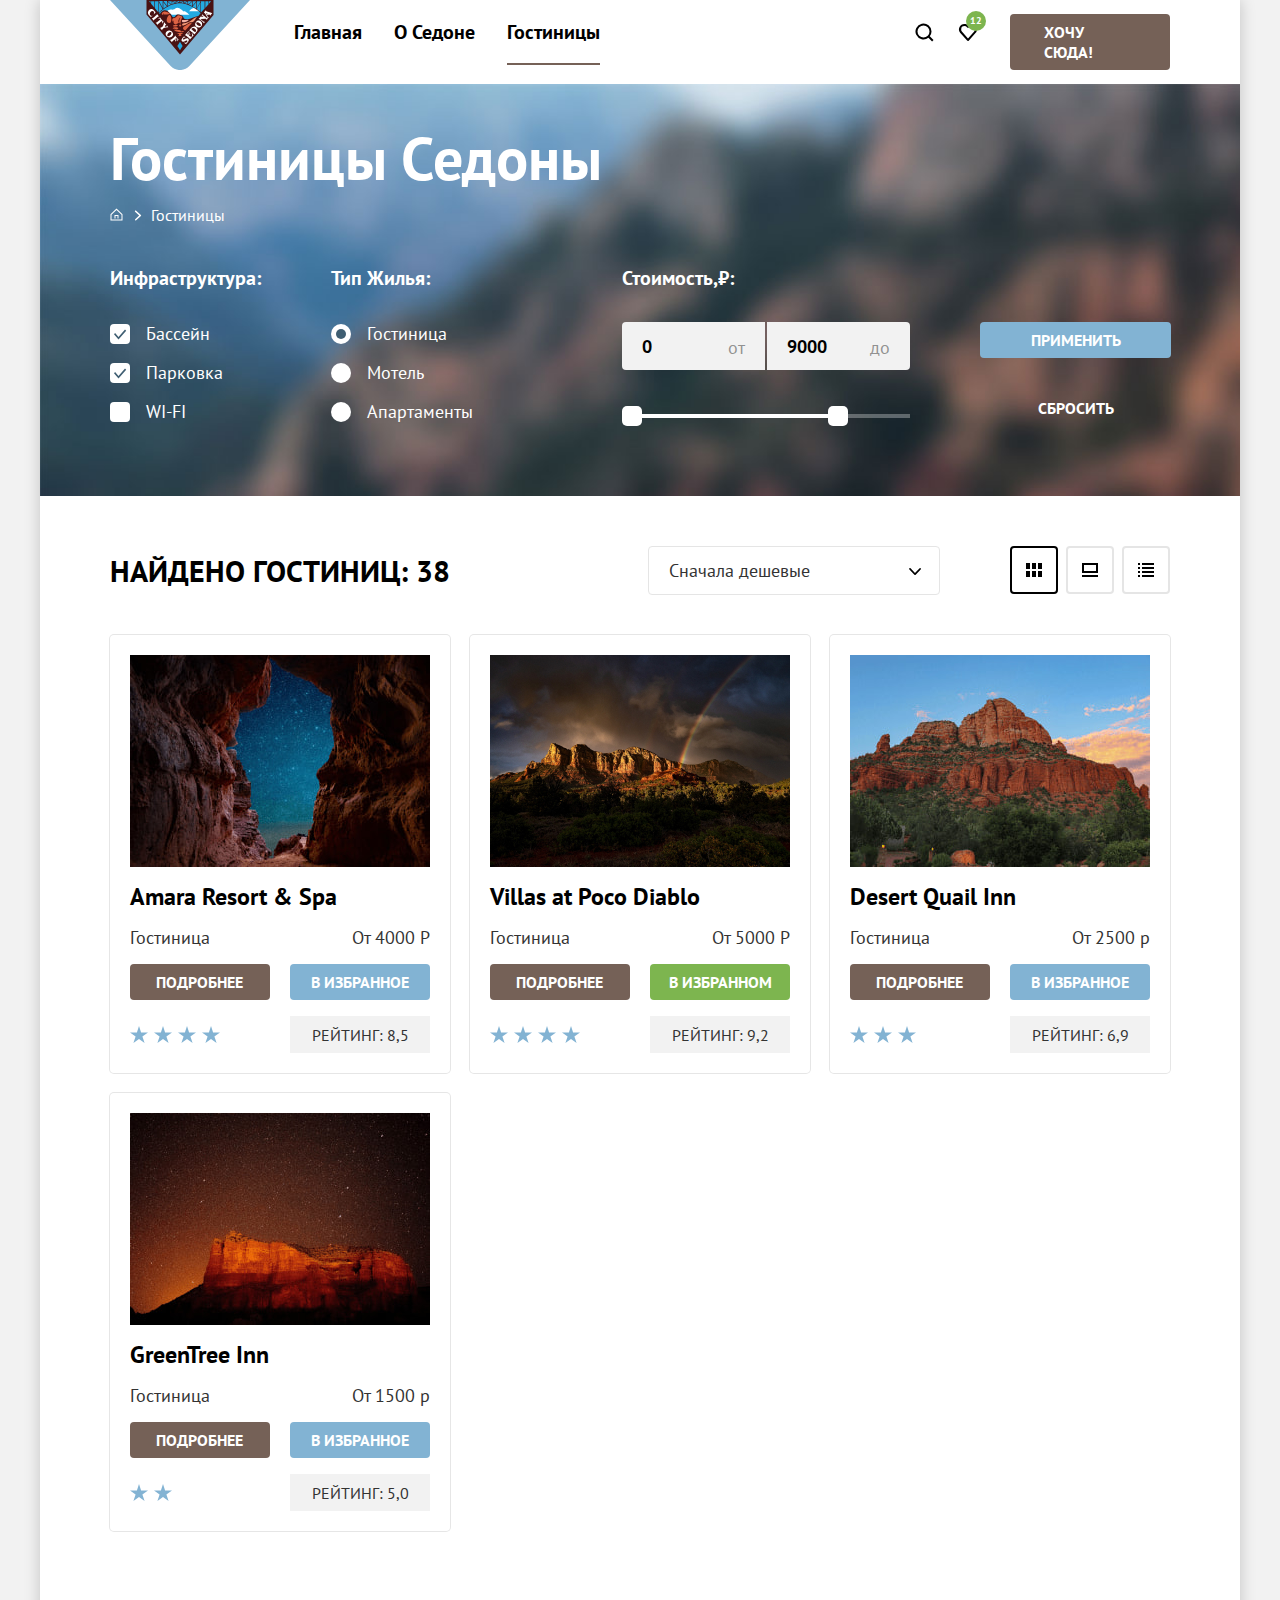
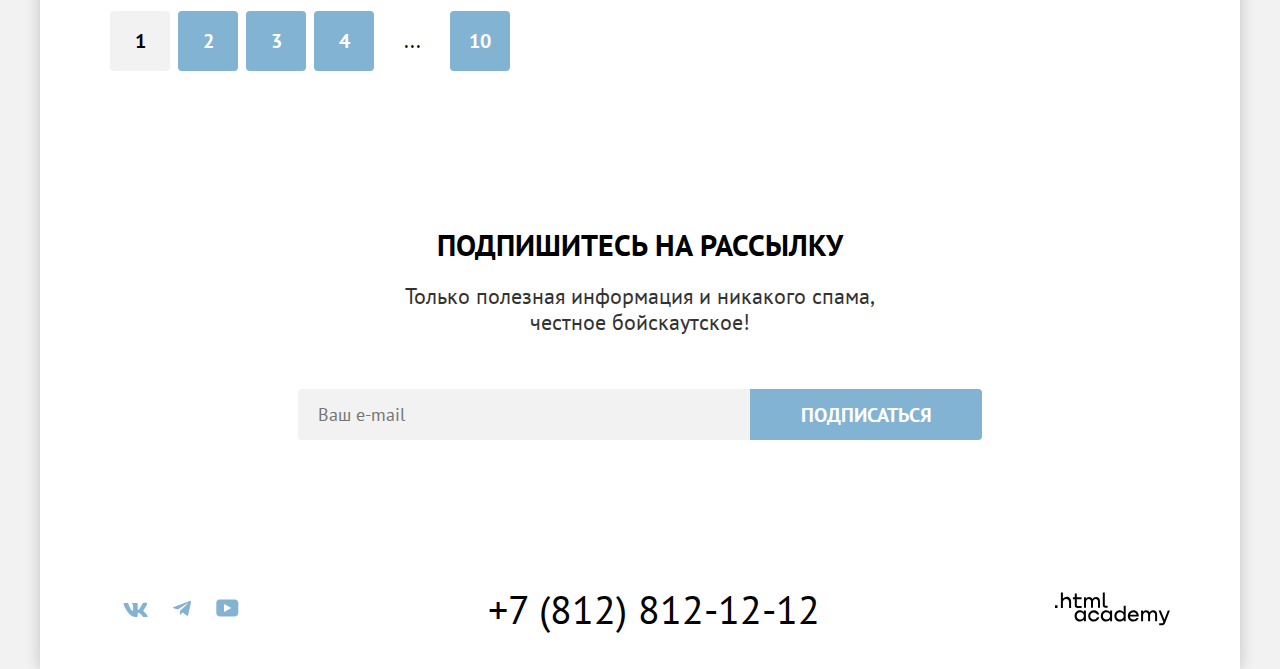
==== commit f7ef0da1: "Merge pull request #2 from TanyaEremina/master" ====
--- a/catalog.html
+++ b/catalog.html
@@ -66,8 +66,7 @@
         <div class="block-filter">
         <h2 class="visually-hidden" hidden>Фильтр по гостиницам</h2>
         <form class="catalog-filter" action="https://echo.htmlacademy.ru" method="get">
-        <div class="block-infrastructure">
-          <fieldset class="catalog-filter-group">
+          <fieldset class="catalog-filter-group-infrastructure">
             <legend class="catalog-filter-title">Инфраструктура:</legend>
             <ul class="catalog-filter-spisok-infrastructure">
               <li class="catalog-filter-item">
@@ -93,37 +92,32 @@
               </li>
             </ul>
           </fieldset>
-        </div>
-        <div class="block-housing">
-          <fieldset class="catalog-filter-group">
+          <fieldset class="catalog-filter-group-housing">
             <legend class="catalog-filter-title">Тип Жилья:</legend>
             <ul class="catalog-filter-spisok-housing">
               <li class="catalog-filter-item">
                 <label class="housing" for="housing-radio-hotel">
-                  <input class="visually-hidden housing-input" id="housing-radio-hotel" type="radio" name="hotel" value="hotel" checked>
+                  <input class="visually-hidden housing-input" id="housing-radio-hotel" type="radio" name="housing-group" value="hotel" checked>
                   <span class="housing-mark"></span>
                   <span class="housing-label">Гостиница </span>
                 </label>
               </li>
               <li class="catalog-filter-item">
                 <label class="housing" for="housing-radio-motel">
-                  <input class="visually-hidden housing-input" id="housing-radio-motel" type="radio" name="motel" value="hotel">
+                  <input class="visually-hidden housing-input" id="housing-radio-motel" type="radio" name="housing-group" value="hotel">
                   <span class="housing-mark"></span>
                   <span class="housing-label">Мотель </span>
                 </label>
                 </li>
               <li class="catalog-filter-item">
                 <label class="housing" for="housing-radio-apartments">
-                  <input class="visually-hidden housing-input" id="housing-radio-apartments" type="radio" name="apartments" value="hotel">
+                  <input class="visually-hidden housing-input" id="housing-radio-apartments" type="radio" name="housing-group" value="hotel">
                   <span class="housing-mark"></span>
                   <span class="housing-label">Апартаменты </span>
                 </label>
                 </li>
             </ul>
           </fieldset>
-        </div>
-       <div class="block-price-filter">
-          <div class="block-price">
           <fieldset class="catalog-filter-price">
             <legend class="price-text">Стоимость,<span>₽:</span></legend>
             <div class="range-price">
@@ -143,12 +137,10 @@
               </div>
               </div>
            </fieldset>
-        </div>
           <div class="block-button-filter">
           <button class="button button-apply button-blue" type="submit">Применить</button>
           <button class="button button-reset" type="reset">Сбросить</button>
           </div>
-        </div>
         </form>
       </div>
       </section>
@@ -171,7 +163,6 @@
           </a>
           </div>
         </div>
-      <div class="block-catalog">
         <ul class="product-list">
           <li class="product-list-item">
             <a class="product-img-link" href="#">
@@ -188,17 +179,12 @@
             </div>
               <a class="button-more-details button-brown" href="#">ПОДРОБНЕЕ</a>
               <button class="button-favorites button-blue" type="button">В ИЗБРАННОЕ</button>
-            <div class="stars-list">
-              <ul class="raiting-stars-list">
-                <li class="raiting-stars-item-active"></li>
-                <li class="raiting-stars-item-active"></li>
-                <li class="raiting-stars-item-active"></li>
-                <li class="raiting-stars-item-active"></li>
-              </ul>
-              </div>
-              <div class="block-raiting-text">
-                <p class="raiting-text">Рейтинг: 8,5</p>
-              </div>
+            <div class="stars-list four-stars">
+              <span class="visually-hidden">4 звёзды</span>
+            </div>
+            <div class="block-raiting-text">
+              <p class="raiting-text">Рейтинг: 8,5</p>
+            </div>
           </li>
           <li class="product-list-item">
             <a class="product-img-link" href="#">
@@ -215,15 +201,10 @@
             </div>
               <a class="button-more-details button-brown" href="#">ПОДРОБНЕЕ</a>
               <button class="button-favorites current" type="button">В ИЗБРАННОМ</button>
-            <div class="stars-list">
-              <ul class="raiting-stars-list">
-                <li class="raiting-stars-item-active"></li>
-                <li class="raiting-stars-item-active"></li>
-                <li class="raiting-stars-item-active"></li>
-                <li class="raiting-stars-item-active"></li>
-              </ul>
-              </div>
-              <div class="block-raiting-text">
+            <div class="stars-list four-stars">
+              <span class="visually-hidden">4 звёзды</span>
+            </div>
+            <div class="block-raiting-text">
               <p class="raiting-text">Рейтинг: 9,2</p>
             </div>
           </li>
@@ -242,12 +223,8 @@
             </div>
               <a class="button-more-details button-brown" href="#">ПОДРОБНЕЕ</a>
               <button class="button-favorites button-blue" type="button">В ИЗБРАННОЕ</button>
-            <div class="stars-list">
-              <ul class="raiting-stars-list">
-                <li class="raiting-stars-item-active"></li>
-                <li class="raiting-stars-item-active"></li>
-                <li class="raiting-stars-item-active"></li>
-              </ul>
+            <div class="stars-list three-stars">
+              <span class="visually-hidden">3 звёзды</span>
             </div>
              <div class="block-raiting-text">
               <p class="raiting-text">Рейтинг: 6,9</p>
@@ -268,19 +245,14 @@
             </div>
               <a class="button-more-details button-brown" href="#">ПОДРОБНЕЕ</a>
               <button class="button-favorites button-blue" type="button">В ИЗБРАННОЕ</button>
-            <div class="stars-list">
-              <ul class="raiting-stars-list">
-                <li class="raiting-stars-item-active"></li>
-                <li class="raiting-stars-item-active"></li>
-              </ul>
-              </div>
+            <div class="stars-list two-stars">
+              <span class="visually-hidden">2 звёзды</span>
+            </div>
              <div class="block-raiting-text">
               <p class="raiting-text">Рейтинг: 5,0</p>
             </div>
           </li>
         </ul>
-      </div>
-      <div class="block-pagination">
         <ul class="pagination">
           <li class="pagination-item">
             <a class="pagination-link current" href="#">1</a>
@@ -301,7 +273,6 @@
             <a class="pagination-link" href="#">10</a>
           </li>
         </ul>
-      </div>
       </section>
     </main>
     <footer class="footer-main">
--- a/styles/style.css
+++ b/styles/style.css
@@ -35,6 +35,7 @@
   --icon-social-icon: rgba(131, 179, 211, 1);
   --text-color: rgba(0, 0, 0, 1);
   --select-disabled: rgba(0, 0, 0, 0.3);
+  --body-shadows:rgba(0, 0, 0, 0.2);
   --modal-shadows: rgba(0, 0, 0, 0.15) ;
   --toggle-active:rgba(0, 0, 0, 0.25);
   --toggle-focus:rgba(0, 0, 0, 0.4);
@@ -68,7 +69,7 @@
 .wrapper{
   width: 1200px;
   margin: 0 auto;
-  box-shadow: 0 0 15px 0 rgba(0, 0, 0, 0.2);
+  box-shadow: 0 0 15px 0 var(--body-shadows);
 }
 
 .visually-hidden {
@@ -92,9 +93,11 @@
   cursor: pointer;
 }
 
-.button-brown:hover{
+.button-brown:hover,
+.button-brown:focus{
   background-color: var(--button-nover-brown);
   color: var(--main-color);
+  outline-color: var(--button-nover-brown);
 }
 
 .button-brown:active{
@@ -102,12 +105,6 @@
   color:var(--grey-underline-text) ;
 }
 
-.button-brown:focus{
-  background-color: var(--button-nover-brown);
-  color: var(--main-color);
-  outline: 1px solid var(--button-nover-brown);
-}
-
 .button-brown:disabled{
   background-color: var(--button-background);
   color:var(--main-color) ;
@@ -119,19 +116,17 @@
   cursor: pointer;
 }
 
-.button-blue:hover{
+.button-blue:hover,
+.button-blue:focus{
   color: var(--main-color);
   background-color: var(--icon-social-hover);
+  outline: none;
+  outline-color: red;
 }
 
 .button-blue:active{
   color: var(--main-color);
   background-color: var(--advantages-item-1);
-}
-
-.button-blue:focus{
-  outline: 2px solid var(--icon-social-hover);
-  background-color: var(--icon-social-hover);
 }
 
 .button-blue:disabled{
@@ -182,7 +177,8 @@
   text-underline-position: under;
 }
 
-.navigation-link:hover {
+.navigation-link:hover,
+.navigation-link:focus{
   text-decoration: underline;
   text-decoration-color: var(--a-button-color);
   text-underline-offset: 19px;
@@ -197,12 +193,6 @@
   text-underline-offset: 19px;
   text-decoration-thickness: 2px;
   text-underline-position: under;
-  color: var(--select-disabled);
-}
-
-.navigation-link:focus{
-  outline: 2px solid var(--icon-social-hover);
-  border-radius: 4px;
   color: var(--select-disabled);
 }
 
@@ -349,9 +339,9 @@
 }
 
 .welcome-sedona-text-advantages{
+  padding: 0;
   padding-left: 40px;
   padding-right: 40px;
-  padding: 0;
   margin-top: 0;
   margin-bottom: 90px;
   text-align: center;
@@ -446,6 +436,7 @@
   padding: 113px 85px;
   box-sizing: border-box;
   background-color:var(--advantages-item-3);
+  color: var(--text-color-2);
 }
 
 .number-2,
@@ -454,6 +445,7 @@
   padding: 113px 85px;
   box-sizing: border-box;
   background-color:var(--advantages-item-2);
+  color: var(--text-color-2);
 }
 
 .recommendations-text{
@@ -624,6 +616,15 @@
   border: none;
 }
 
+.input-e-mail:hover{
+  background-color: var(--product-border);
+}
+
+.input-e-mail:focus{
+  background-color: var(--product-border);
+  outline: 3px solid var(--icon-social-icon);
+}
+
 .button-subscribe{
   width: 232px;
   padding: 0 12px;
@@ -681,16 +682,13 @@
   fill: var(--icon-social-icon);
 }
 
-.footer-social-link:hover .icon-social{
+.footer-social-link:hover .icon-social,
+.footer-social-link:focus .icon-social{
   fill: var(--icon-social-hover);
 }
 
 .footer-social-link:active .icon-social{
   fill: var(--icon-social-active);
-}
-
-.footer-social-link:focus .icon-social{
-  fill: var(--icon-social-hover);
 }
 
 .footer-contacts{
@@ -810,10 +808,6 @@
 .catalog-filter {
   display: flex;
   flex-direction: row;
-}
-
-.block-infrastructure{
-  margin-right: 70px;
 }
 
 .block-housing{
@@ -857,6 +851,11 @@
   outline: 3px solid var(--icon-social-hover);
 }
 
+.infrastructure-input:disabled + .infrastructure-mark{
+  opacity: 30%;
+  cursor: auto;
+}
+
 
 .infrastructure-input[type="checkbox"]:checked + .infrastructure-mark,
 .infrastructure-input[type="checkbox"]:checked + .infrastructure-mark{
@@ -902,6 +901,10 @@
   outline: 3px solid var(--icon-social-hover);
 }
 
+.housing-input:disabled + .housing-mark{
+  opacity: 30%;
+}
+
 .housing-input[type="radio"] + .housing-mark{
   border-radius: 50%;
 }
@@ -931,9 +934,17 @@
   list-style-type: none;
 }
 
-.catalog-filter-group {
-  padding: 0;
-  margin: 0;
+.catalog-filter-group-infrastructure{
+  padding: 0;
+  margin: 0;
+  margin-right: 70px;
+  border: none;
+}
+
+.catalog-filter-group-housing{
+  padding: 0;
+  margin: 0;
+  margin-right: 140px;
   border: none;
 }
 
@@ -955,13 +966,6 @@
 
 .block-price-filter{
   display: flex;
-}
-
-.block-price{
-  width: 288px;
-  margin: 0;
-  padding: 0;
-  margin-right: 70px;
 }
 
 .block-button-filter{
@@ -1028,11 +1032,6 @@
   font-size: 20px;
   line-height: 24px;
   font-weight: 700;
-}
-
-.block-price{
-  display: flex;
-  flex-direction: column;
 }
 
 .price-text{
@@ -1111,6 +1110,8 @@
   padding: 0;
   border: none;
   margin: 0;
+  width: 288px;
+  margin-right: 70px;
 }
 
 .range-input{
@@ -1155,12 +1156,14 @@
 
 .sorting{
   display: flex;
+  justify-content: space-between;
   flex-wrap: wrap;
   margin-bottom: 40px;
 }
 
 .block-type-of-cards{
   display: flex;
+  flex-wrap: wrap;
   gap: 8px;
   margin-left: 70px;
 }
@@ -1168,6 +1171,8 @@
 .result{
   display: block;
   margin: 0;
+  width: 488px;
+  padding-right: 50px;
   font-size: 30px;
   line-height: 36px;
   font-weight: 700;
@@ -1176,7 +1181,6 @@
 }
 
 .select-control{
-  margin-left: auto;
   width: 292px;
   height: 49px;
   padding-left: 20px;
@@ -1213,9 +1217,6 @@
 .catalog-hotel{
   padding: 50px 70px 60px 70px;
  }
-.block-catalog{
-  margin-bottom: 80px;
-}
 
 .product-list{
   display: grid;
@@ -1224,6 +1225,7 @@
   gap: 20px;
   margin: 0;
   padding: 0;
+  margin-bottom: 80px;
 }
 
 .product-list-item{
@@ -1249,6 +1251,11 @@
   display: block;
 }
 
+.product-img-link:hover,
+.product-img-link:focus{
+  opacity: 60%;
+}
+
 .product-title-link{
   grid-column: 1 / -1;
   grid-row: 3 / 4;
@@ -1261,6 +1268,15 @@
   line-height: 28px;
   font-weight: 700;
   color: var(--text-color);
+}
+
+.product-title-link:hover,
+.product-title-link:focus{
+  opacity: 60%;
+}
+
+.product-title-link:active{
+  opacity: 40%;
 }
 
 .product-list-price-text{
@@ -1322,19 +1338,18 @@
   box-sizing: border-box;
 }
 
-.button-type-of-cards{
-  outline: var(--button-background);
-}
-
-.button-type-of-cards:hover{
-  outline: var(--text-color);
+.block-type-of-cards a:hover{
+  border: none;
+  outline: 2px solid var(--text-color);
 }
 
 .button-type-of-cards:active{
-  outline: var(--text-color);
+  border: none;
+  outline: 2px solid var(--text-color);
 }
 
 .button-type-of-cards:focus{
+  border: none;
   outline: 2px solid var(--advantages-item-1);
   border-radius: 4px;
 }
@@ -1368,6 +1383,7 @@
   border-color: var(--advantages-item-1);
   border-radius: 4px;
   border: none;
+  cursor: pointer;
 }
 
 .current{
@@ -1398,20 +1414,21 @@
   grid-column: 1 / 2;
   grid-row: 6 / 7;
   align-self: center;
-}
-
-.raiting-stars-list{
-  display: flex;
-  gap: 6px;
-  padding: 0;
-  list-style: none;
-}
-
-.raiting-stars-item-active{
-  width: 18px;
-  height: 17px;
-  background-image: url("../images/svg/stars.svg");
-  background-repeat: no-repeat;
+  width: 140px;
+  height: 37px;
+}
+
+.stars-list.four-stars{
+  background-image: url("../images/svg/stars-4.svg");
+
+}
+
+.stars-list.three-stars{
+  background-image: url("../images/svg/stars-3.svg");
+}
+
+.stars-list.two-stars{
+  background-image: url("../images/svg/stars-2.svg");
 }
 
 .raiting-text{
@@ -1460,17 +1477,15 @@
   border-radius: 4px;
 }
 
-.pagination-link:hover{
+.pagination-link:hover,
+.pagination-link:focus{
   background-color: var(--icon-social-hover);
+  outline-color: var(--icon-social-hover);
 }
 
 .pagination-link:active{
   background-color: var(--advantages-item-1);
   color: var(--grey-underline-text);
-}
-
-.pagination-link:focus{
-  background-color: var(--icon-social-hover);
 }
 
 .pagination-link.current{
@@ -1562,13 +1577,13 @@
   background-color: var(--background-close);
   border: none;
   border-radius: 50%;
+  cursor: pointer;
 }
 
 .modal-close-button::after{
   display: block;
   background-repeat: no-repeat;
   background-position: center;
-  cursor: pointer;
   content: url("../images/svg/close.svg");
 }
 
